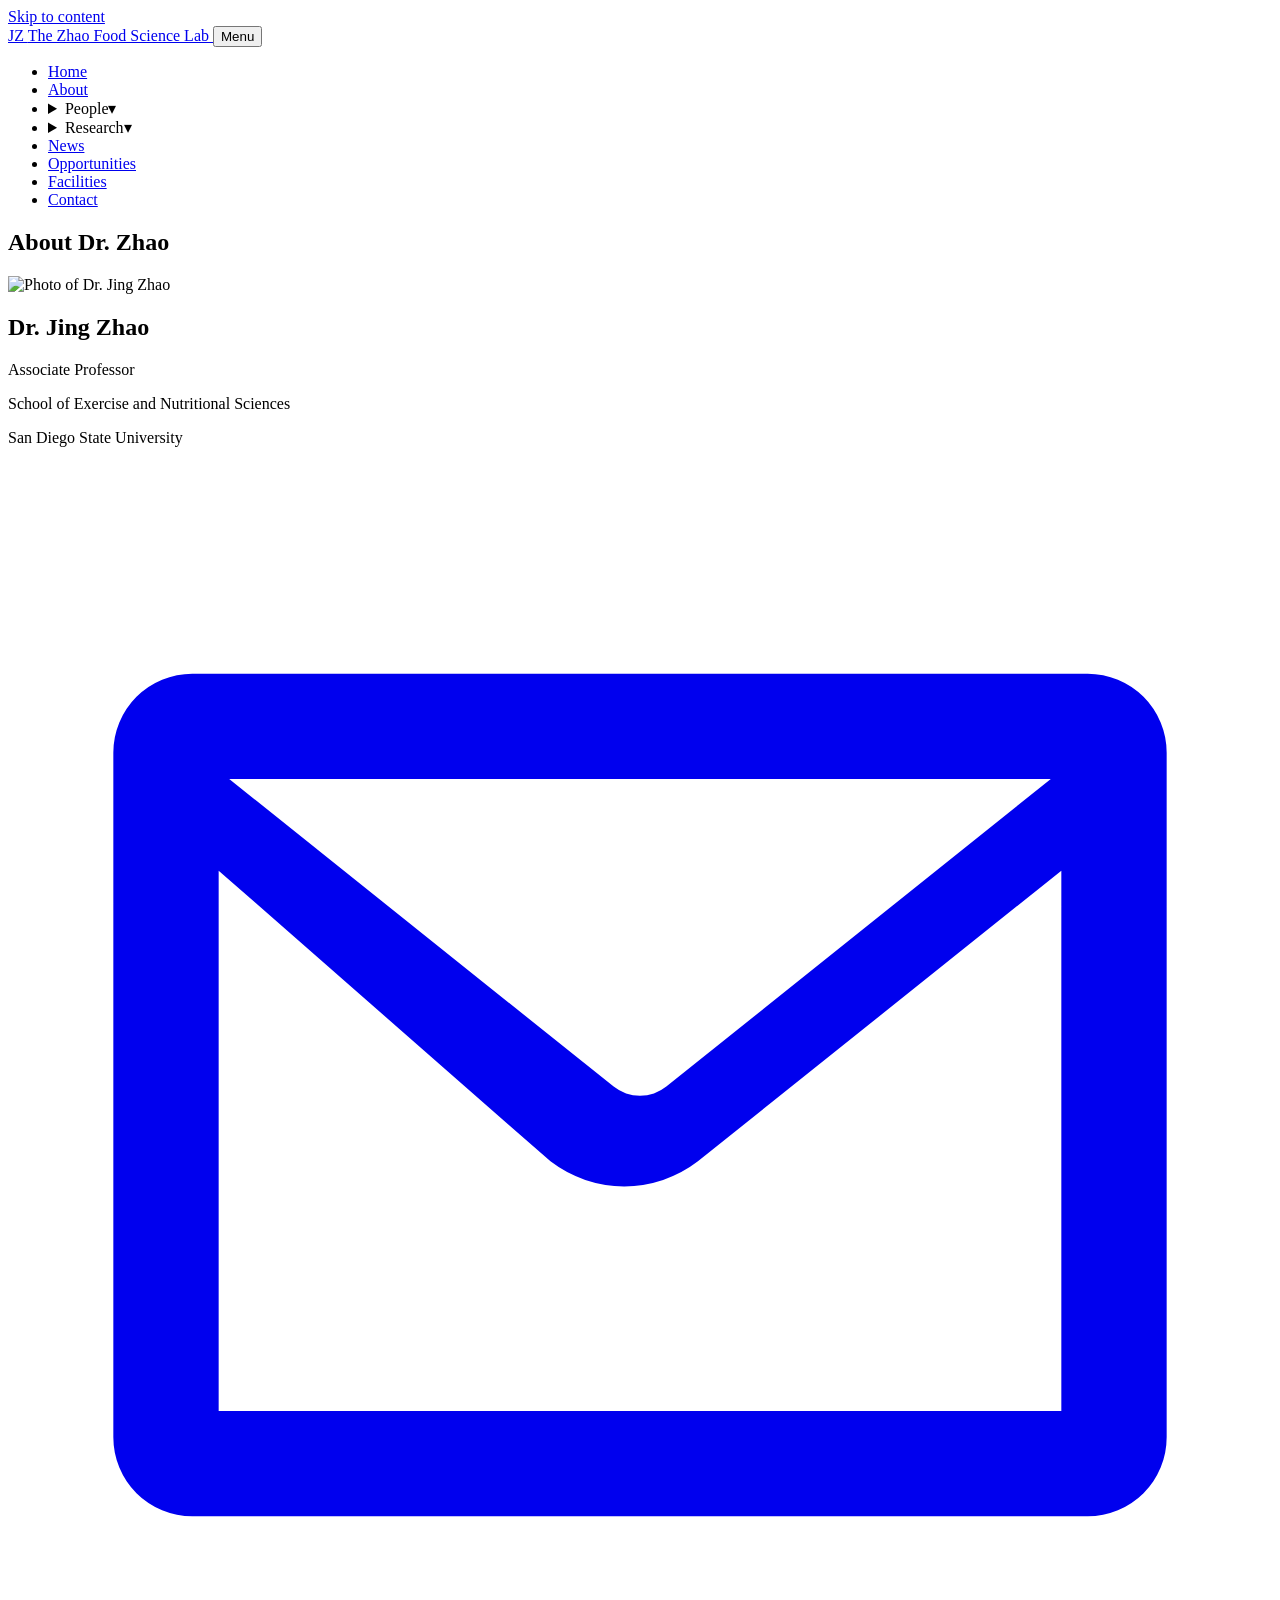
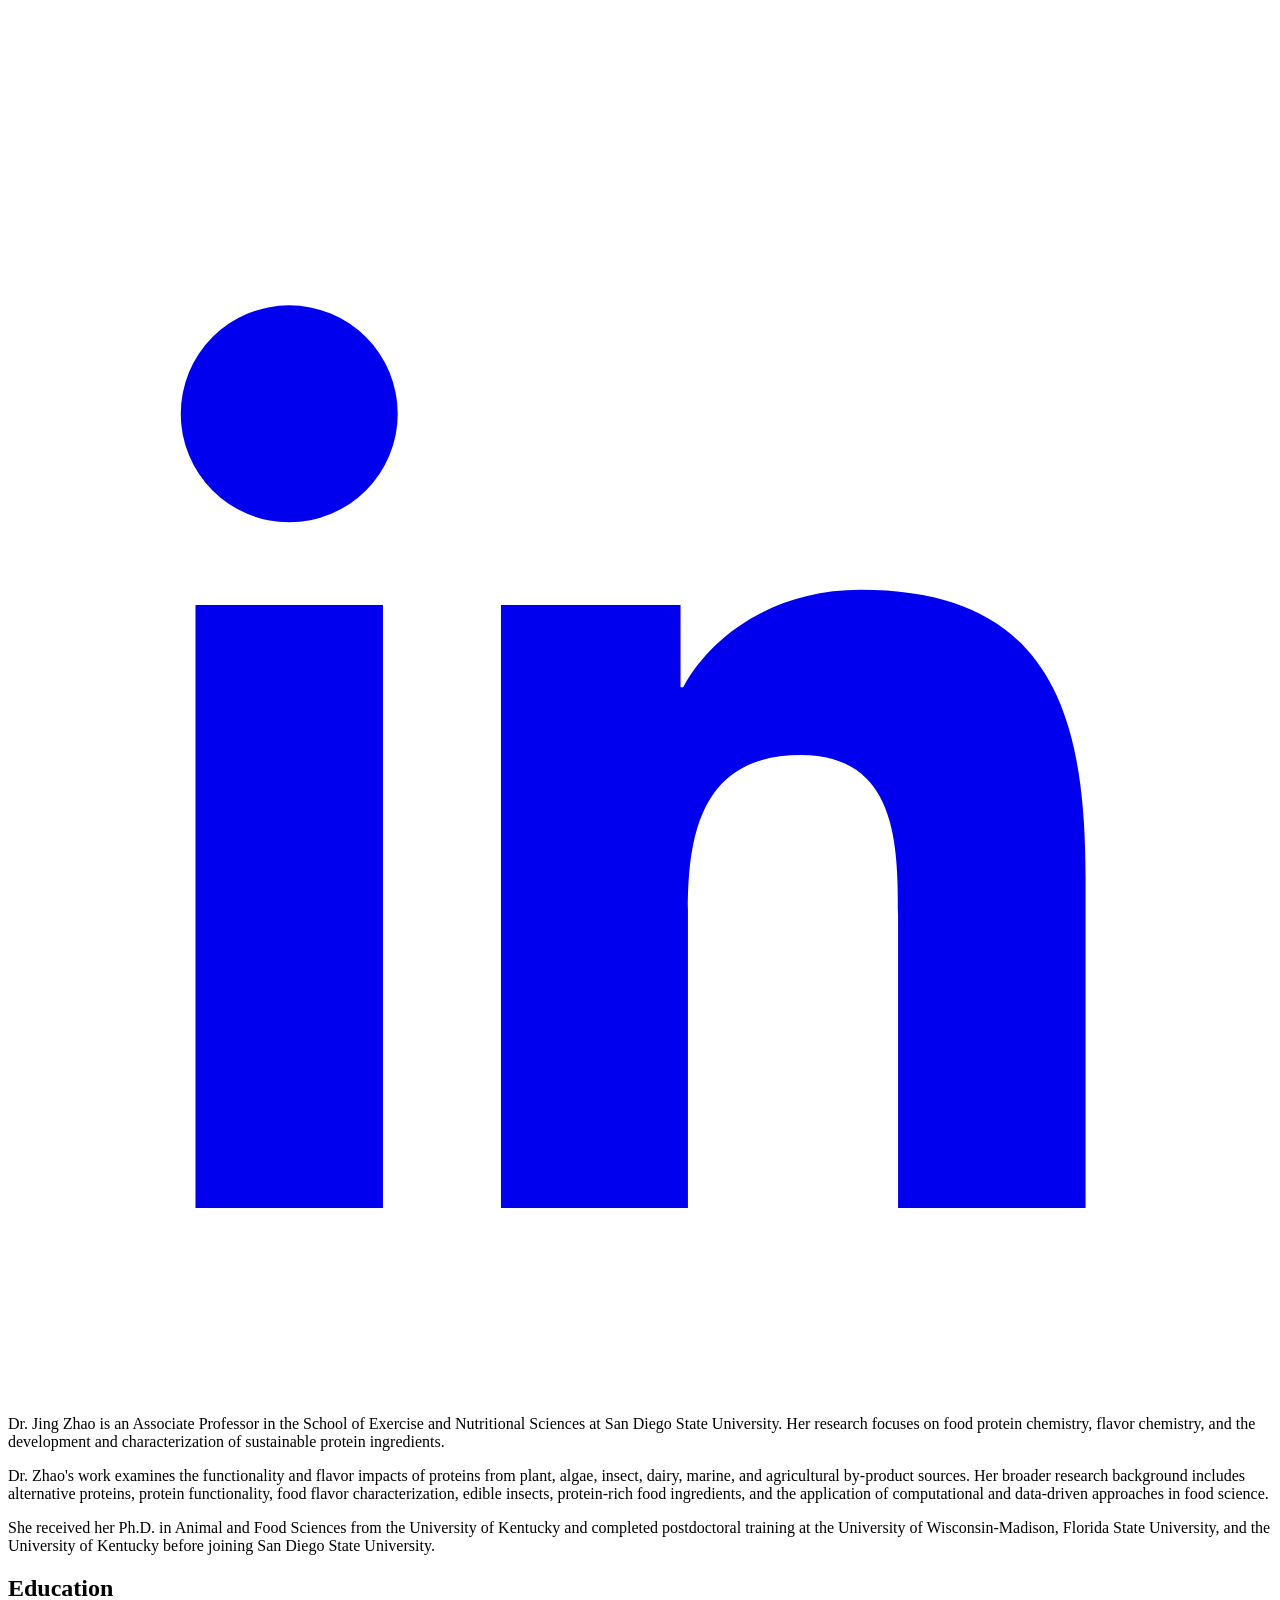
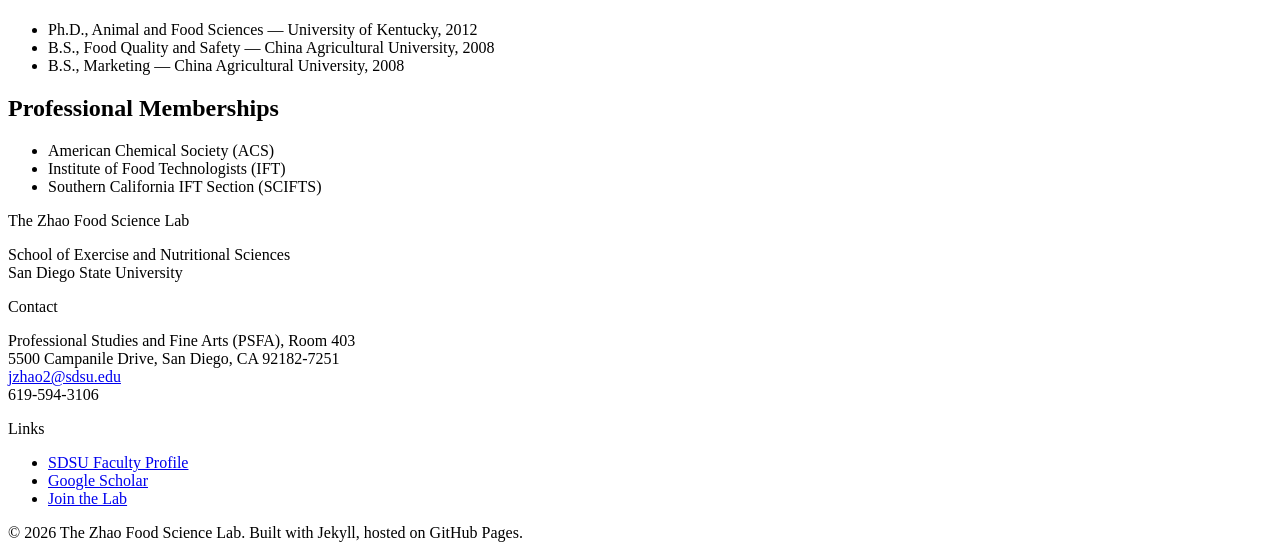
==== about/index.html @ 1c549a75 "Add initial static site build" ====
<!DOCTYPE html>
<html lang="en">
<head>
  <meta charset="UTF-8">
  <meta name="viewport" content="width=device-width, initial-scale=1.0">
  <title>About Dr. Zhao | Zhao Lab</title>
  <meta name="description" content="The Zhao Food Science Lab at San Diego State University studies the functionality and flavor of food proteins, including alternative and plant-based proteins, to support the next generation of sustainable food ingredients.">

  <link rel="preconnect" href="https://fonts.googleapis.com">
  <link rel="preconnect" href="https://fonts.gstatic.com" crossorigin>
  <link href="https://fonts.googleapis.com/css2?family=Source+Serif+4:opsz,wght@8..60,400;8..60,600;8..60,700&family=Public+Sans:wght@400;500;600;700&family=JetBrains+Mono:wght@500&display=swap" rel="stylesheet">

  <link rel="stylesheet" href="/jingzhaolab/assets/css/main.css">
  <link rel="icon" href="data:image/svg+xml,%3Csvg xmlns='http://www.w3.org/2000/svg' viewBox='0 0 64 64'%3E%3Crect width='64' height='64' rx='12' fill='%23A6192E'/%3E%3Ctext x='32' y='42' font-size='28' font-family='Georgia,serif' fill='white' text-anchor='middle'%3EJZ%3C/text%3E%3C/svg%3E">

  <!-- Begin Jekyll SEO tag v2.8.0 -->
<title>About Dr. Zhao | The Zhao Food Science Lab</title>
<meta name="generator" content="Jekyll v3.10.0" />
<meta property="og:title" content="About Dr. Zhao" />
<meta property="og:locale" content="en_US" />
<meta name="description" content="The Zhao Food Science Lab at San Diego State University studies the functionality and flavor of food proteins, including alternative and plant-based proteins, to support the next generation of sustainable food ingredients." />
<meta property="og:description" content="The Zhao Food Science Lab at San Diego State University studies the functionality and flavor of food proteins, including alternative and plant-based proteins, to support the next generation of sustainable food ingredients." />
<link rel="canonical" href="https://rabiul-alam-roni.github.io/jingzhaolab/about/" />
<meta property="og:url" content="https://rabiul-alam-roni.github.io/jingzhaolab/about/" />
<meta property="og:site_name" content="The Zhao Food Science Lab" />
<meta property="og:type" content="website" />
<meta name="twitter:card" content="summary" />
<meta property="twitter:title" content="About Dr. Zhao" />
<script type="application/ld+json">
{"@context":"https://schema.org","@type":"WebSite","description":"The Zhao Food Science Lab at San Diego State University studies the functionality and flavor of food proteins, including alternative and plant-based proteins, to support the next generation of sustainable food ingredients.","headline":"About Dr. Zhao","name":"The Zhao Food Science Lab","url":"https://rabiul-alam-roni.github.io/jingzhaolab/about/"}</script>
<!-- End Jekyll SEO tag -->

</head>
<body>
  <a class="skip-link" href="#main-content">Skip to content</a>
  <header class="site-header">
  <div class="container site-header__row">
    <a class="site-header__brand" href="/jingzhaolab/">
      <span class="site-header__mark" aria-hidden="true">JZ</span>
      <span class="site-header__name-main">The Zhao Food Science Lab</span>
    </a>

    <button class="nav-toggle" id="nav-toggle" aria-expanded="false" aria-controls="primary-nav">
      <span class="nav-toggle__bar"></span>
      <span class="nav-toggle__bar"></span>
      <span class="nav-toggle__bar"></span>
      <span class="sr-only">Menu</span>
    </button>

    <nav class="site-nav" id="primary-nav">
      <ul class="site-nav__list">
        
          
            <li class="site-nav__item">
              <a href="/jingzhaolab/" class="site-nav__link">
                Home
              </a>
            </li>
          
        
          
            <li class="site-nav__item">
              <a href="/jingzhaolab/about/" class="site-nav__link is-active">
                About
              </a>
            </li>
          
        
          
            
            
            <li class="site-nav__item has-children">
              <details class="site-nav__dropdown">
                <summary class="site-nav__link">
                  <span class="site-nav__link-text">People</span><span class="site-nav__chevron" aria-hidden="true">▾</span>
                </summary>
                <ul class="site-nav__submenu">
                  
                    <li>
                      
                        <a href="/jingzhaolab/people/#pi" class="site-nav__sublink">
                          Dr. Jing Zhao
                        </a>
                      
                    </li>
                  
                    <li>
                      
                        <a href="/jingzhaolab/people/#staff" class="site-nav__sublink">
                          Research Staff
                        </a>
                      
                    </li>
                  
                    <li>
                      
                        <a href="/jingzhaolab/people/#collaborators" class="site-nav__sublink">
                          Collaborators
                        </a>
                      
                    </li>
                  
                    <li>
                      
                        <a href="/jingzhaolab/people/#grad" class="site-nav__sublink">
                          Graduate Students
                        </a>
                      
                    </li>
                  
                    <li>
                      
                        <a href="/jingzhaolab/people/#undergrad" class="site-nav__sublink">
                          Undergraduate Researchers
                        </a>
                      
                    </li>
                  
                    <li>
                      
                        <a href="/jingzhaolab/people/#intern" class="site-nav__sublink">
                          Visiting Interns
                        </a>
                      
                    </li>
                  
                    <li>
                      
                        <a href="/jingzhaolab/people/#alumni" class="site-nav__sublink">
                          Alumni
                        </a>
                      
                    </li>
                  
                </ul>
              </details>
            </li>
          
        
          
            
            
            <li class="site-nav__item has-children">
              <details class="site-nav__dropdown">
                <summary class="site-nav__link">
                  <span class="site-nav__link-text">Research</span><span class="site-nav__chevron" aria-hidden="true">▾</span>
                </summary>
                <ul class="site-nav__submenu">
                  
                    <li>
                      
                        <a href="/jingzhaolab/research-areas/" class="site-nav__sublink">
                          Research Areas
                        </a>
                      
                    </li>
                  
                    <li>
                      
                        
                        <details class="site-nav__subdropdown">
                          <summary class="site-nav__sublink site-nav__sublink--parent">
                            <span>Publications</span><span class="site-nav__chevron site-nav__chevron--right" aria-hidden="true">▸</span>
                          </summary>
                          <ul class="site-nav__submenu site-nav__submenu--nested">
                            
                              <li>
                                <a href="/jingzhaolab/publications/#journal-articles" class="site-nav__sublink">Journal Articles</a>
                              </li>
                            
                              <li>
                                <a href="/jingzhaolab/publications/#books" class="site-nav__sublink">Books & Book Chapters</a>
                              </li>
                            
                          </ul>
                        </details>
                      
                    </li>
                  
                    <li>
                      
                        <a href="/jingzhaolab/projects/" class="site-nav__sublink">
                          Current Projects
                        </a>
                      
                    </li>
                  
                    <li>
                      
                        <a href="/jingzhaolab/projects/#previous" class="site-nav__sublink">
                          Previous Projects
                        </a>
                      
                    </li>
                  
                </ul>
              </details>
            </li>
          
        
          
            <li class="site-nav__item">
              <a href="/jingzhaolab/news/" class="site-nav__link">
                News
              </a>
            </li>
          
        
          
            <li class="site-nav__item">
              <a href="/jingzhaolab/opportunities/" class="site-nav__link">
                Opportunities
              </a>
            </li>
          
        
          
            <li class="site-nav__item">
              <a href="/jingzhaolab/facilities/" class="site-nav__link">
                Facilities
              </a>
            </li>
          
        
          
            <li class="site-nav__item">
              <a href="/jingzhaolab/contact/" class="site-nav__link">
                Contact
              </a>
            </li>
          
        
      </ul>
    </nav>
  </div>
</header>

  <main id="main-content">
    <section class="page-header">
  <div class="container">
    <h1 class="page-header__title">About Dr. Zhao</h1>
    
  </div>
</section>

<div class="container page-content">
  <div class="profile-block profile-block--centered">
  <div class="profile-block__avatar profile-block__avatar--lg avatar--0">
    <img src="/jingzhaolab/assets/images/people/jing-zhao.jpg" alt="Photo of Dr. Jing Zhao" />
  </div>
  <h2>Dr. Jing Zhao</h2>
  <div class="profile-block__titles">
    <p>Associate Professor</p>
    <p>School of Exercise and Nutritional Sciences</p>
    <p>San Diego State University</p>
  </div>
  <div class="profile-block__icons">
    <a href="mailto:jzhao2@sdsu.edu" aria-label="Email Dr. Zhao" title="jzhao2@sdsu.edu">

<svg viewBox="0 0 24 24" class="contact-icon" aria-hidden="true"><path fill="currentColor" d="M2 5.5A1.5 1.5 0 0 1 3.5 4h17A1.5 1.5 0 0 1 22 5.5v13a1.5 1.5 0 0 1-1.5 1.5h-17A1.5 1.5 0 0 1 2 18.5v-13zm2.2.5 7.3 5.84a.8.8 0 0 0 1 0L19.8 6H4.2zM20 7.74l-6.9 5.52a2.3 2.3 0 0 1-2.8 0L4 7.74V18h16V7.74z" /></svg>

</a>
    <a href="https://www.linkedin.com/in/jing-zhao-68156a47/" aria-label="Dr. Zhao on LinkedIn" target="_blank" rel="noopener">

<svg viewBox="0 0 24 24" class="contact-icon" aria-hidden="true"><path fill="currentColor" d="M20.45 20.45h-3.55v-5.57c0-1.33-.02-3.03-1.85-3.03-1.85 0-2.14 1.45-2.14 2.94v5.66H9.36V9h3.41v1.56h.05c.48-.9 1.64-1.85 3.37-1.85 3.6 0 4.27 2.37 4.27 5.45v6.29zM5.34 7.43a2.06 2.06 0 1 1 0-4.12 2.06 2.06 0 0 1 0 4.12zM7.12 20.45H3.56V9h3.56v11.45z" /></svg>

</a>
  </div>
</div>

<div class="profile-bio">
  <p>
    Dr. Jing Zhao is an Associate Professor in the School of Exercise and
    Nutritional Sciences at San Diego State University. Her research
    focuses on food protein chemistry, flavor chemistry, and the
    development and characterization of sustainable protein ingredients.
  </p>
  <p>
    Dr. Zhao's work examines the functionality and flavor impacts of
    proteins from plant, algae, insect, dairy, marine, and agricultural
    by-product sources. Her broader research background includes
    alternative proteins, protein functionality, food flavor
    characterization, edible insects, protein-rich food ingredients, and
    the application of computational and data-driven approaches in food
    science.
  </p>
  <p>
    She received her Ph.D. in Animal and Food Sciences from the University
    of Kentucky and completed postdoctoral training at the University of
    Wisconsin-Madison, Florida State University, and the University of
    Kentucky before joining San Diego State University.
  </p>
</div>

<h2 id="education">Education</h2>

<ul>
  <li>Ph.D., Animal and Food Sciences — University of Kentucky, 2012</li>
  <li>B.S., Food Quality and Safety — China Agricultural University, 2008</li>
  <li>B.S., Marketing — China Agricultural University, 2008</li>
</ul>

<h2 id="professional-memberships">Professional Memberships</h2>

<ul>
  <li>American Chemical Society (ACS)</li>
  <li>Institute of Food Technologists (IFT)</li>
  <li>Southern California IFT Section (SCIFTS)</li>
</ul>

</div>

  </main>
  <footer class="site-footer">
  <div class="container site-footer__grid">
    <div>
      <p class="site-footer__title">The Zhao Food Science Lab</p>
      <p class="site-footer__muted">School of Exercise and Nutritional Sciences<br>San Diego State University</p>
    </div>

    <div>
      <p class="site-footer__heading">Contact</p>
      <p class="site-footer__muted">
        Professional Studies and Fine Arts (PSFA), Room 403<br>
        5500 Campanile Drive, San Diego, CA 92182-7251<br>
        <a href="mailto:jzhao2@sdsu.edu">jzhao2@sdsu.edu</a><br>
        619-594-3106
      </p>
    </div>

    <div>
      <p class="site-footer__heading">Links</p>
      <ul class="site-footer__links">
        <li><a href="https://ens.sdsu.edu/people/faculty/zhao-jing">SDSU Faculty Profile</a></li>
        <li><a href="https://scholar.google.com/citations?hl=en&user=7flyslUAAAAJ">Google Scholar</a></li>
        <li><a href="/jingzhaolab/opportunities/">Join the Lab</a></li>
      </ul>
    </div>
  </div>

  <div class="container site-footer__bottom">
    <p>&copy; 2026 The Zhao Food Science Lab. Built with Jekyll, hosted on GitHub Pages.</p>
  </div>
</footer>

  <script src="/jingzhaolab/assets/js/main.js"></script>
</body>
</html>
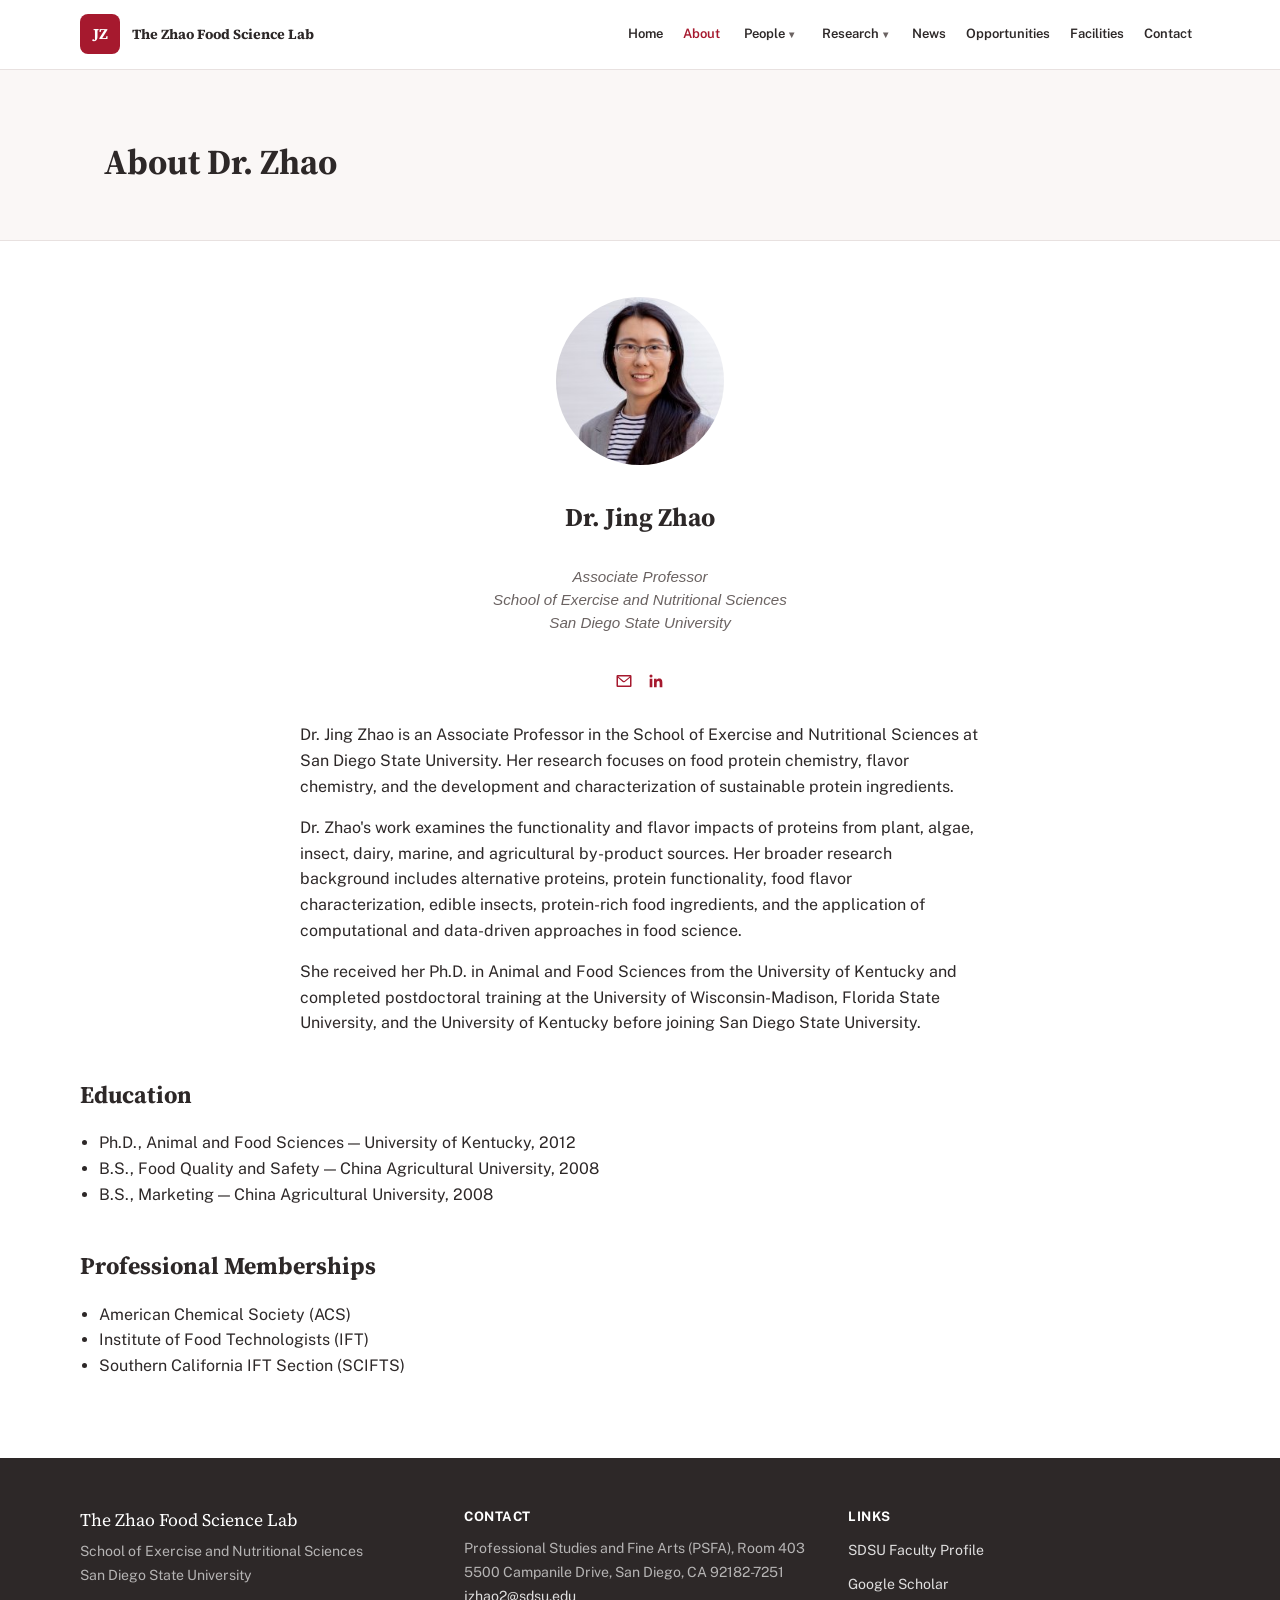
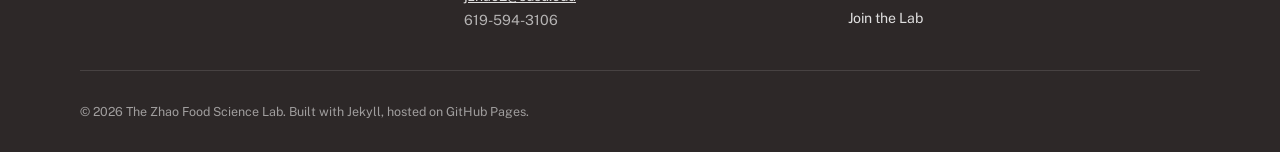
==== commit f12a2801: "Fix asset paths for jzhao domain" ====
--- a/about/index.html
+++ b/about/index.html
@@ -10,7 +10,7 @@
   <link rel="preconnect" href="https://fonts.gstatic.com" crossorigin>
   <link href="https://fonts.googleapis.com/css2?family=Source+Serif+4:opsz,wght@8..60,400;8..60,600;8..60,700&family=Public+Sans:wght@400;500;600;700&family=JetBrains+Mono:wght@500&display=swap" rel="stylesheet">
 
-  <link rel="stylesheet" href="/jingzhaolab/assets/css/main.css">
+  <link rel="stylesheet" href="/assets/css/main.css">
   <link rel="icon" href="data:image/svg+xml,%3Csvg xmlns='http://www.w3.org/2000/svg' viewBox='0 0 64 64'%3E%3Crect width='64' height='64' rx='12' fill='%23A6192E'/%3E%3Ctext x='32' y='42' font-size='28' font-family='Georgia,serif' fill='white' text-anchor='middle'%3EJZ%3C/text%3E%3C/svg%3E">
 
   <!-- Begin Jekyll SEO tag v2.8.0 -->
@@ -20,14 +20,14 @@
 <meta property="og:locale" content="en_US" />
 <meta name="description" content="The Zhao Food Science Lab at San Diego State University studies the functionality and flavor of food proteins, including alternative and plant-based proteins, to support the next generation of sustainable food ingredients." />
 <meta property="og:description" content="The Zhao Food Science Lab at San Diego State University studies the functionality and flavor of food proteins, including alternative and plant-based proteins, to support the next generation of sustainable food ingredients." />
-<link rel="canonical" href="https://rabiul-alam-roni.github.io/jingzhaolab/about/" />
-<meta property="og:url" content="https://rabiul-alam-roni.github.io/jingzhaolab/about/" />
+<link rel="canonical" href="https://jzhao.sdsu.edu/about/" />
+<meta property="og:url" content="https://jzhao.sdsu.edu/about/" />
 <meta property="og:site_name" content="The Zhao Food Science Lab" />
 <meta property="og:type" content="website" />
 <meta name="twitter:card" content="summary" />
 <meta property="twitter:title" content="About Dr. Zhao" />
 <script type="application/ld+json">
-{"@context":"https://schema.org","@type":"WebSite","description":"The Zhao Food Science Lab at San Diego State University studies the functionality and flavor of food proteins, including alternative and plant-based proteins, to support the next generation of sustainable food ingredients.","headline":"About Dr. Zhao","name":"The Zhao Food Science Lab","url":"https://rabiul-alam-roni.github.io/jingzhaolab/about/"}</script>
+{"@context":"https://schema.org","@type":"WebSite","description":"The Zhao Food Science Lab at San Diego State University studies the functionality and flavor of food proteins, including alternative and plant-based proteins, to support the next generation of sustainable food ingredients.","headline":"About Dr. Zhao","name":"The Zhao Food Science Lab","url":"https://jzhao.sdsu.edu/about/"}</script>
 <!-- End Jekyll SEO tag -->
 
 </head>
@@ -35,7 +35,7 @@
   <a class="skip-link" href="#main-content">Skip to content</a>
   <header class="site-header">
   <div class="container site-header__row">
-    <a class="site-header__brand" href="/jingzhaolab/">
+    <a class="site-header__brand" href="/">
       <span class="site-header__mark" aria-hidden="true">JZ</span>
       <span class="site-header__name-main">The Zhao Food Science Lab</span>
     </a>
@@ -52,7 +52,7 @@
         
           
             <li class="site-nav__item">
-              <a href="/jingzhaolab/" class="site-nav__link">
+              <a href="/" class="site-nav__link">
                 Home
               </a>
             </li>
@@ -60,7 +60,7 @@
         
           
             <li class="site-nav__item">
-              <a href="/jingzhaolab/about/" class="site-nav__link is-active">
+              <a href="/about/" class="site-nav__link is-active">
                 About
               </a>
             </li>
@@ -78,7 +78,7 @@
                   
                     <li>
                       
-                        <a href="/jingzhaolab/people/#pi" class="site-nav__sublink">
+                        <a href="/people/#pi" class="site-nav__sublink">
                           Dr. Jing Zhao
                         </a>
                       
@@ -86,7 +86,7 @@
                   
                     <li>
                       
-                        <a href="/jingzhaolab/people/#staff" class="site-nav__sublink">
+                        <a href="/people/#staff" class="site-nav__sublink">
                           Research Staff
                         </a>
                       
@@ -94,7 +94,7 @@
                   
                     <li>
                       
-                        <a href="/jingzhaolab/people/#collaborators" class="site-nav__sublink">
+                        <a href="/people/#collaborators" class="site-nav__sublink">
                           Collaborators
                         </a>
                       
@@ -102,7 +102,7 @@
                   
                     <li>
                       
-                        <a href="/jingzhaolab/people/#grad" class="site-nav__sublink">
+                        <a href="/people/#grad" class="site-nav__sublink">
                           Graduate Students
                         </a>
                       
@@ -110,7 +110,7 @@
                   
                     <li>
                       
-                        <a href="/jingzhaolab/people/#undergrad" class="site-nav__sublink">
+                        <a href="/people/#undergrad" class="site-nav__sublink">
                           Undergraduate Researchers
                         </a>
                       
@@ -118,7 +118,7 @@
                   
                     <li>
                       
-                        <a href="/jingzhaolab/people/#intern" class="site-nav__sublink">
+                        <a href="/people/#intern" class="site-nav__sublink">
                           Visiting Interns
                         </a>
                       
@@ -126,7 +126,7 @@
                   
                     <li>
                       
-                        <a href="/jingzhaolab/people/#alumni" class="site-nav__sublink">
+                        <a href="/people/#alumni" class="site-nav__sublink">
                           Alumni
                         </a>
                       
@@ -149,7 +149,7 @@
                   
                     <li>
                       
-                        <a href="/jingzhaolab/research-areas/" class="site-nav__sublink">
+                        <a href="/research-areas/" class="site-nav__sublink">
                           Research Areas
                         </a>
                       
@@ -165,11 +165,11 @@
                           <ul class="site-nav__submenu site-nav__submenu--nested">
                             
                               <li>
-                                <a href="/jingzhaolab/publications/#journal-articles" class="site-nav__sublink">Journal Articles</a>
+                                <a href="/publications/#journal-articles" class="site-nav__sublink">Journal Articles</a>
                               </li>
                             
                               <li>
-                                <a href="/jingzhaolab/publications/#books" class="site-nav__sublink">Books & Book Chapters</a>
+                                <a href="/publications/#books" class="site-nav__sublink">Books & Book Chapters</a>
                               </li>
                             
                           </ul>
@@ -179,7 +179,7 @@
                   
                     <li>
                       
-                        <a href="/jingzhaolab/projects/" class="site-nav__sublink">
+                        <a href="/projects/" class="site-nav__sublink">
                           Current Projects
                         </a>
                       
@@ -187,7 +187,7 @@
                   
                     <li>
                       
-                        <a href="/jingzhaolab/projects/#previous" class="site-nav__sublink">
+                        <a href="/projects/#previous" class="site-nav__sublink">
                           Previous Projects
                         </a>
                       
@@ -200,7 +200,7 @@
         
           
             <li class="site-nav__item">
-              <a href="/jingzhaolab/news/" class="site-nav__link">
+              <a href="/news/" class="site-nav__link">
                 News
               </a>
             </li>
@@ -208,7 +208,7 @@
         
           
             <li class="site-nav__item">
-              <a href="/jingzhaolab/opportunities/" class="site-nav__link">
+              <a href="/opportunities/" class="site-nav__link">
                 Opportunities
               </a>
             </li>
@@ -216,7 +216,7 @@
         
           
             <li class="site-nav__item">
-              <a href="/jingzhaolab/facilities/" class="site-nav__link">
+              <a href="/facilities/" class="site-nav__link">
                 Facilities
               </a>
             </li>
@@ -224,7 +224,7 @@
         
           
             <li class="site-nav__item">
-              <a href="/jingzhaolab/contact/" class="site-nav__link">
+              <a href="/contact/" class="site-nav__link">
                 Contact
               </a>
             </li>
@@ -246,7 +246,7 @@
 <div class="container page-content">
   <div class="profile-block profile-block--centered">
   <div class="profile-block__avatar profile-block__avatar--lg avatar--0">
-    <img src="/jingzhaolab/assets/images/people/jing-zhao.jpg" alt="Photo of Dr. Jing Zhao" />
+    <img src="/assets/images/people/jing-zhao.jpg" alt="Photo of Dr. Jing Zhao" />
   </div>
   <h2>Dr. Jing Zhao</h2>
   <div class="profile-block__titles">
@@ -333,7 +333,7 @@
       <ul class="site-footer__links">
         <li><a href="https://ens.sdsu.edu/people/faculty/zhao-jing">SDSU Faculty Profile</a></li>
         <li><a href="https://scholar.google.com/citations?hl=en&user=7flyslUAAAAJ">Google Scholar</a></li>
-        <li><a href="/jingzhaolab/opportunities/">Join the Lab</a></li>
+        <li><a href="/opportunities/">Join the Lab</a></li>
       </ul>
     </div>
   </div>
@@ -343,6 +343,6 @@
   </div>
 </footer>
 
-  <script src="/jingzhaolab/assets/js/main.js"></script>
+  <script src="/assets/js/main.js"></script>
 </body>
 </html>
--- a/assets/css/main.css
+++ b/assets/css/main.css
@@ -0,0 +1,593 @@
+/* ───────────────────────────────────────────────────────────
+   THE ZHAO FOOD SCIENCE LAB — main stylesheet
+   ───────────────────────────────────────────────────────────
+   Design tokens live at the top. Change colors/fonts here and
+   they propagate through the whole site.
+   ─────────────────────────────────────────────────────────── */
+
+:root {
+  /* Color — SDSU brand red + neutral academic palette */
+  --color-bg: #ffffff;
+  --color-surface: #faf7f6;
+  --color-text: #2d2828;
+  --color-muted: #6b6362;
+  --color-border: #e8e1e0;
+  --color-primary: #a6192e;        /* SDSU dark red */
+  --color-primary-bright: #d41736; /* SDSU bright red */
+  --color-charcoal: #2d2828;
+  --color-teal: #00a39d;           /* SDSU secondary accent */
+  --color-placeholder-bg: #fff3d6;
+  --color-placeholder-text: #8a5a00;
+
+  /* Type */
+  --font-display: "Source Serif 4", Georgia, "Times New Roman", serif;
+  --font-body: "Public Sans", -apple-system, BlinkMacSystemFont, "Segoe UI", sans-serif;
+  --font-mono: "JetBrains Mono", SFMono-Regular, Menlo, monospace;
+
+  /* Layout */
+  --container-width: 1120px;
+  --radius: 10px;
+  --shadow-sm: 0 1px 2px rgba(45, 40, 40, 0.06);
+  --shadow-md: 0 10px 28px rgba(45, 40, 40, 0.10);
+}
+
+/* ── Reset ───────────────────────────────────────────────── */
+* { box-sizing: border-box; }
+html { scroll-behavior: smooth; }
+body {
+  margin: 0;
+  font-family: var(--font-body);
+  color: var(--color-text);
+  background: var(--color-bg);
+  line-height: 1.6;
+  -webkit-font-smoothing: antialiased;
+}
+img { max-width: 100%; display: block; }
+a { color: inherit; }
+h1, h2, h3, h4 { margin: 0; }
+ul { margin: 0; }
+table { width: 100%; border-collapse: collapse; }
+
+a:focus-visible, button:focus-visible, summary:focus-visible {
+  outline: 2px solid var(--color-primary);
+  outline-offset: 2px;
+}
+
+@media (prefers-reduced-motion: reduce) {
+  * { animation: none !important; transition: none !important; scroll-behavior: auto !important; }
+}
+
+.sr-only {
+  position: absolute;
+  width: 1px; height: 1px;
+  overflow: hidden;
+  clip: rect(0 0 0 0);
+}
+
+.skip-link {
+  position: absolute;
+  left: -999px;
+  background: var(--color-primary);
+  color: #fff;
+  padding: 10px 16px;
+  z-index: 200;
+  border-radius: 0 0 6px 0;
+  text-decoration: none;
+}
+.skip-link:focus { left: 0; top: 0; }
+
+/* ── Layout helpers ──────────────────────────────────────── */
+.container {
+  max-width: var(--container-width);
+  margin-inline: auto;
+  padding-inline: 24px;
+}
+
+.section { padding: 64px 0; }
+.section--muted { background: var(--color-surface); }
+.section__head { margin-bottom: 28px; }
+.section__head h2 { font-family: var(--font-display); font-size: 1.8rem; margin-top: 6px; }
+.section__more { margin-top: 22px; }
+.section__more a { color: var(--color-primary); font-weight: 600; text-decoration: none; }
+.section__more a:hover { text-decoration: underline; }
+.section-subhead { font-family: var(--font-display); font-size: 1.3rem; margin: 44px 0 16px; }
+
+.eyebrow {
+  font-family: var(--font-mono);
+  font-size: 0.72rem;
+  letter-spacing: 0.08em;
+  text-transform: uppercase;
+  color: var(--color-primary);
+  margin: 0 0 10px;
+}
+.eyebrow--inline {
+  font-weight: 700;
+  color: var(--color-primary);
+  font-size: 0.72rem;
+  text-transform: uppercase;
+  letter-spacing: 0.04em;
+  margin-right: 4px;
+}
+
+.grid { display: grid; gap: 20px; }
+.grid--2 { grid-template-columns: repeat(2, 1fr); }
+.grid--3 { grid-template-columns: repeat(3, 1fr); }
+.grid--4 { grid-template-columns: repeat(4, 1fr); }
+@media (max-width: 900px) { .grid--3, .grid--4 { grid-template-columns: repeat(2, 1fr); } }
+@media (max-width: 640px) { .grid--2, .grid--3, .grid--4 { grid-template-columns: 1fr; } }
+
+.intro-copy { max-width: 760px; margin: 0 auto; font-size: 1.05rem; color: var(--color-muted); }
+
+/* ── Buttons ─────────────────────────────────────────────── */
+.btn {
+  display: inline-flex;
+  align-items: center;
+  justify-content: center;
+  padding: 12px 22px;
+  border-radius: 8px;
+  font-weight: 600;
+  font-size: 0.95rem;
+  text-decoration: none;
+  transition: transform .15s ease, box-shadow .15s ease, background .15s ease;
+  border: 1.5px solid transparent;
+}
+.btn--primary { background: var(--color-primary); color: #fff; }
+.btn--primary:hover { background: var(--color-primary-bright); transform: translateY(-1px); }
+.btn--ghost { border-color: rgba(255, 255, 255, 0.65); color: #fff; }
+.btn--ghost:hover { background: rgba(255, 255, 255, 0.12); }
+.btn--on-dark { background: #fff; color: var(--color-charcoal); }
+.btn--on-dark:hover { background: var(--color-surface); }
+
+/* ── Header / Nav ────────────────────────────────────────── */
+.site-header {
+  position: sticky;
+  top: 0;
+  z-index: 50;
+  background: rgba(255, 255, 255, 0.97);
+  backdrop-filter: blur(6px);
+  border-bottom: 1px solid var(--color-border);
+}
+.site-header__row {
+  position: relative;
+  display: flex;
+  align-items: center;
+  justify-content: space-between;
+  padding: 14px 0;
+  gap: 16px;
+}
+.site-header__brand { display: flex; align-items: center; gap: 12px; text-decoration: none; color: var(--color-text); }
+.site-header__mark {
+  width: 40px; height: 40px;
+  border-radius: 8px;
+  background: var(--color-primary);
+  color: #fff;
+  display: flex; align-items: center; justify-content: center;
+  font-family: var(--font-display);
+  font-weight: 700;
+  font-size: 15px;
+  flex-shrink: 0;
+}
+.site-header__name-main { font-family: var(--font-display); font-weight: 700; font-size: 17px; white-space: nowrap; }
+
+.site-nav__list { display: flex; gap: 4px; list-style: none; padding: 0; margin: 0; align-items: center; }
+.site-nav__link, .site-nav__sublink {
+  font-size: 14px;
+  font-weight: 600;
+  color: var(--color-text);
+  text-decoration: none;
+  padding: 10px 12px;
+  border-radius: 6px;
+  display: inline-block;
+}
+.site-nav__link:hover, .site-nav__sublink:hover, .site-nav__link.is-active, .site-nav__sublink.is-active {
+  color: var(--color-primary);
+}
+
+.site-nav__dropdown { position: relative; }
+.site-nav__dropdown summary {
+  list-style: none !important;
+  cursor: pointer;
+  display: inline-flex !important;
+  align-items: center;
+  padding: 10px 12px;
+}
+.site-nav__dropdown summary::-webkit-details-marker { display: none; }
+.site-nav__dropdown summary::marker { content: ""; }
+.site-nav__link-text { display: inline-block; }
+.site-nav__chevron { font-size: 10px; margin-left: 4px; color: var(--color-muted); line-height: 1; }
+.site-nav__submenu {
+  position: absolute;
+  top: calc(100% + 6px);
+  left: 0;
+  min-width: 190px;
+  background: #fff;
+  border: 1px solid var(--color-border);
+  border-top: 3px solid var(--color-primary);
+  border-radius: 4px;
+  box-shadow: var(--shadow-md);
+  list-style: none;
+  padding: 6px;
+  margin: 0;
+}
+.site-nav__submenu li { list-style: none; }
+.site-nav__submenu .site-nav__sublink { display: block; padding: 8px 10px; }
+
+.nav-toggle {
+  display: none;
+  flex-direction: column;
+  gap: 5px;
+  background: none;
+  border: none;
+  cursor: pointer;
+  padding: 8px;
+}
+.nav-toggle__bar { width: 22px; height: 2px; background: var(--color-text); display: block; }
+
+@media (max-width: 1300px) and (min-width: 881px) {
+  .site-header__name-main { font-size: 14px; }
+  .site-nav__link, .site-nav__sublink { font-size: 13px; padding: 10px 8px; }
+}
+
+@media (max-width: 880px) {
+  .nav-toggle { display: flex; }
+  .site-nav {
+    position: absolute;
+    top: 100%;
+    left: 0;
+    right: 0;
+    background: #fff;
+    border-bottom: 1px solid var(--color-border);
+    box-shadow: var(--shadow-md);
+    display: none;
+  }
+  .site-nav.is-open { display: block; }
+  .site-nav__list { flex-direction: column; align-items: stretch; padding: 10px; gap: 2px; }
+  .site-nav__dropdown { position: static; }
+  .site-nav__submenu { position: static; box-shadow: none; border: none; padding-left: 14px; }
+}
+
+/* ── Homepage: welcome + news sidebar (Coley-style) ─────── */
+.home-intro { padding-top: 48px; padding-bottom: 32px; }
+.home-intro__grid {
+  display: grid;
+  grid-template-columns: 2fr 1fr;
+  gap: 56px;
+  align-items: start;
+}
+.home-intro__main h1 { font-family: var(--font-display); font-weight: 700; font-size: 2.2rem; margin: 0 0 18px; }
+.home-intro__main p { color: var(--color-text); margin: 0 0 16px; }
+.text-link { color: var(--color-primary); font-weight: 600; text-decoration: none; }
+.text-link:hover { text-decoration: underline; }
+
+.home-intro__sidebar {
+  background: var(--color-surface);
+  border: 1px solid var(--color-border);
+  border-radius: var(--radius);
+  padding: 24px;
+}
+.home-intro__sidebar h2 { font-family: var(--font-display); font-size: 1.15rem; margin: 0 0 16px; }
+.news-sidebar { list-style: none; padding: 0; margin: 0 0 16px; }
+.news-sidebar__item { padding: 12px 0; border-bottom: 1px solid var(--color-border); }
+.news-sidebar__item:first-child { padding-top: 0; }
+.news-sidebar__date { font-family: var(--font-mono); font-size: 0.7rem; color: var(--color-muted); text-transform: uppercase; margin: 0 0 4px; }
+.news-sidebar__title { font-size: 0.92rem; margin: 0; }
+
+@media (max-width: 760px) {
+  .home-intro__grid { grid-template-columns: 1fr; gap: 32px; }
+}
+
+/* ── Cards: research areas ──────────────────────────────── */
+.area-card, .project-card, .news-item {
+  background: #fff;
+  border: 1px solid var(--color-border);
+  border-radius: var(--radius);
+  padding: 22px;
+  box-shadow: var(--shadow-sm);
+  transition: box-shadow .15s ease, transform .15s ease;
+}
+.area-card:hover, .project-card:hover { box-shadow: var(--shadow-md); transform: translateY(-2px); }
+.area-card__title { font-family: var(--font-display); font-size: 1.05rem; margin: 0 0 8px; color: var(--color-primary); }
+.area-card__desc { font-size: 0.92rem; color: var(--color-muted); margin: 0 0 10px; }
+
+/* ── Cards: projects ─────────────────────────────────────── */
+.project-card { border-left: 4px solid var(--color-primary); }
+.project-card--forming { border-left-color: var(--color-teal); }
+.project-card--completed { border-left-color: var(--color-muted); opacity: 0.88; }
+.project-card__codename {
+  font-family: var(--font-mono);
+  font-size: 0.92rem;
+  background: var(--color-surface);
+  display: inline-block;
+  padding: 4px 10px;
+  border-radius: 6px;
+  margin: 0 0 12px;
+}
+.project-card__status {
+  font-size: 0.7rem;
+  text-transform: uppercase;
+  letter-spacing: 0.06em;
+  color: var(--color-muted);
+  margin: 0 0 10px;
+}
+.project-card__team { font-size: 0.85rem; color: var(--color-muted); margin: 0 0 10px; }
+.project-card__desc { font-size: 0.9rem; margin: 0; }
+
+/* ── Photo carousel (People page group photos) ──────────── */
+.photo-carousel { position: relative; margin-bottom: 40px; border-radius: var(--radius); overflow: hidden; background: var(--color-surface); }
+.photo-carousel__track { position: relative; }
+.photo-carousel__slide { display: none; margin: 0; }
+.photo-carousel__slide.is-active { display: block; }
+.photo-carousel__slide img { width: 100%; max-height: 520px; object-fit: cover; display: block; }
+.photo-carousel__slide figcaption {
+  padding: 10px 16px;
+  font-size: 0.85rem;
+  color: var(--color-muted);
+  background: #fff;
+}
+.photo-carousel__arrow {
+  position: absolute;
+  top: 50%;
+  transform: translateY(-50%);
+  background: rgba(255, 255, 255, 0.92);
+  border: 1px solid var(--color-border);
+  color: var(--color-charcoal);
+  width: 38px; height: 38px;
+  border-radius: 50%;
+  font-size: 1.3rem;
+  line-height: 1;
+  cursor: pointer;
+  display: flex; align-items: center; justify-content: center;
+  box-shadow: var(--shadow-sm);
+}
+.photo-carousel__arrow:hover { background: #fff; }
+.photo-carousel__arrow--prev { left: 14px; }
+.photo-carousel__arrow--next { right: 14px; }
+.photo-carousel__dots {
+  position: absolute;
+  bottom: 48px;
+  left: 0; right: 0;
+  display: flex; justify-content: center; gap: 8px;
+}
+.photo-carousel__dot { width: 8px; height: 8px; border-radius: 50%; border: none; background: rgba(255, 255, 255, 0.6); cursor: pointer; padding: 0; }
+.photo-carousel__dot.is-active { background: #fff; box-shadow: 0 0 0 1.5px rgba(0,0,0,0.25); }
+
+/* ── Cards: people ───────────────────────────────────────── */
+.member-card { display: flex; gap: 18px; align-items: flex-start; background: #fff; border: 1px solid var(--color-border); border-radius: var(--radius); padding: 22px; }
+.member-card__avatar {
+  width: 76px; height: 76px;
+  border-radius: 50%;
+  display: flex; align-items: center; justify-content: center;
+  color: #fff;
+  font-family: var(--font-display);
+  font-weight: 700;
+  font-size: 1.4rem;
+  flex-shrink: 0;
+  overflow: hidden;
+}
+.member-card__avatar img { width: 100%; height: 100%; object-fit: cover; }
+.avatar--0 { background: var(--color-primary); }
+.avatar--1 { background: var(--color-charcoal); }
+.avatar--2 { background: var(--color-teal); }
+.member-card__name { font-family: var(--font-display); font-size: 1rem; margin: 0 0 2px; }
+.member-card__role { font-size: 0.84rem; color: var(--color-muted); margin: 0 0 6px; }
+.member-card__project { font-size: 0.84rem; margin: 0 0 6px; }
+.member-card__icons { display: flex; gap: 12px; margin-top: 4px; }
+.member-card__icons a { color: var(--color-primary); display: inline-flex; }
+.contact-icon { width: 18px; height: 18px; }
+.member-card__note { font-size: 0.78rem; color: var(--color-muted); margin-top: 6px; font-style: italic; }
+.member-card__bio { font-size: 0.85rem; color: var(--color-muted); margin-top: 8px; line-height: 1.55; }
+
+/* ── News ────────────────────────────────────────────────── */
+.news-item__date { font-family: var(--font-mono); font-size: 0.72rem; color: var(--color-muted); text-transform: uppercase; margin: 0 0 8px; }
+.news-item__title { font-family: var(--font-display); font-size: 1.1rem; margin: 0 0 8px; }
+.news-item__summary { font-size: 0.92rem; color: var(--color-muted); margin: 0; }
+
+/* ── Badges ──────────────────────────────────────────────── */
+.badge { display: inline-block; font-size: 0.72rem; font-weight: 600; padding: 3px 10px; border-radius: 999px; margin-top: 6px; }
+.badge--placeholder { background: var(--color-placeholder-bg); color: var(--color-placeholder-text); }
+
+/* ── Inner page header / content ────────────────────────── */
+.page-header { background: var(--color-surface); border-bottom: 1px solid var(--color-border); padding: 56px 0 40px; }
+.page-header__title { font-family: var(--font-display); font-size: 2.2rem; margin: 8px 0 10px; }
+.page-header__subtitle { color: var(--color-muted); font-size: 1.05rem; max-width: 680px; margin: 0; }
+.page-content { padding: 48px 0 72px; }
+.page-content h2 { font-family: var(--font-display); font-size: 1.5rem; margin: 40px 0 16px; }
+.page-content ul { padding-left: 1.2rem; }
+.page-content p { margin: 0 0 16px; }
+.page-footnote {
+  font-size: 0.85rem;
+  color: var(--color-muted);
+  margin-top: 36px;
+  padding-top: 20px;
+  border-top: 1px solid var(--color-border);
+}
+
+/* ── Equipment cards (Facilities page) ──────────────────── */
+.equipment-card {
+  background: #fff;
+  border: 1px solid var(--color-border);
+  border-radius: var(--radius);
+  overflow: hidden;
+  box-shadow: var(--shadow-sm);
+}
+.equipment-card__photo { aspect-ratio: 4 / 3; overflow: hidden; background: var(--color-surface); }
+.equipment-card__photo img { width: 100%; height: 100%; object-fit: cover; }
+.equipment-card__body { padding: 16px 18px; }
+.equipment-card__name { font-family: var(--font-display); font-size: 1rem; margin: 0 0 4px; }
+.equipment-card__desc { font-size: 0.88rem; color: var(--color-muted); margin: 0; }
+
+.facility-section { margin-bottom: 56px; }
+.facility-section h2 { font-family: var(--font-display); font-size: 1.5rem; margin: 0 0 12px; }
+.facility-section__intro { max-width: 760px; }
+
+.spec-columns { display: grid; grid-template-columns: repeat(2, 1fr); gap: 24px; margin: 20px 0; }
+@media (max-width: 640px) { .spec-columns { grid-template-columns: 1fr; } }
+.spec-columns h4 { font-family: var(--font-display); font-size: 0.95rem; margin: 0 0 8px; }
+.spec-columns ul { margin: 0; padding-left: 1.1rem; font-size: 0.9rem; }
+
+.sensory-test-table { width: 100%; border-collapse: collapse; margin: 16px 0; font-size: 0.88rem; }
+.sensory-test-table th, .sensory-test-table td {
+  border: 1px solid var(--color-border);
+  padding: 10px 12px;
+  text-align: left;
+  vertical-align: top;
+}
+.sensory-test-table th { background: var(--color-surface); font-family: var(--font-display); }
+
+/* ── Equipment cards end ─────────────────────────────────── */
+
+/* ── Profile block (About page) ─────────────────────────── */
+.profile-block { display: flex; gap: 24px; align-items: center; margin-bottom: 40px; flex-wrap: wrap; }
+.profile-block--centered { flex-direction: column; text-align: center; margin: 8px auto 32px; max-width: 520px; }
+.profile-block--centered h2 { font-family: var(--font-display); font-size: 1.6rem; margin: 8px 0 4px; }
+.profile-block__avatar {
+  width: 96px; height: 96px;
+  border-radius: 50%;
+  background: var(--color-primary);
+  color: #fff;
+  display: flex; align-items: center; justify-content: center;
+  font-family: var(--font-display);
+  font-size: 1.6rem;
+  font-weight: 700;
+  overflow: hidden;
+  flex-shrink: 0;
+}
+.profile-block__avatar--lg { width: 168px; height: 168px; font-size: 2.4rem; }
+.profile-block__avatar img { width: 100%; height: 100%; object-fit: cover; }
+.profile-block__title { color: var(--color-muted); margin: 2px 0 10px; }
+.profile-block__titles p { font-style: italic; color: var(--color-muted); margin: 0; font-size: 0.95rem; line-height: 1.5; }
+.profile-block__icons { display: flex; gap: 14px; margin-top: 14px; }
+.profile-block__icons a { color: var(--color-primary); display: inline-flex; }
+.profile-bio { max-width: 680px; margin: 0 auto 40px; }
+.profile-bio p { margin: 0 0 16px; }
+
+/* ── Publications ────────────────────────────────────────── */
+.scholar-cta { background: var(--color-surface); border: 1px solid var(--color-border); border-radius: var(--radius); padding: 24px; margin-bottom: 36px; }
+.scholar-cta__note { font-size: 0.85rem; color: var(--color-muted); margin-top: 12px; }
+.pub-list { list-style: none; padding: 0; margin: 0; }
+.pub-item { display: flex; gap: 16px; padding: 14px 0; border-bottom: 1px solid var(--color-border); }
+.pub-item__year { font-family: var(--font-mono); color: var(--color-primary); font-weight: 600; flex-shrink: 0; width: 48px; }
+.pub-item__body { font-size: 0.92rem; line-height: 1.55; }
+.pub-item__doi { color: var(--color-primary); text-decoration: none; font-size: 0.85rem; }
+.pub-item__doi:hover { text-decoration: underline; }
+
+/* ── Contact ─────────────────────────────────────────────── */
+.contact-grid { display: grid; grid-template-columns: repeat(2, 1fr); gap: 20px; }
+@media (max-width: 640px) { .contact-grid { grid-template-columns: 1fr; } }
+.contact-card { background: #fff; border: 1px solid var(--color-border); border-radius: var(--radius); padding: 22px; }
+.contact-card h2 { font-family: var(--font-display); margin: 0 0 4px; }
+.contact-card h3 { font-family: var(--font-display); font-size: 1rem; margin: 14px 0 4px; }
+.contact-card h3:first-child { margin-top: 0; }
+.contact-card p { margin: 0 0 4px; }
+.contact-card__links { list-style: none; padding: 0; margin: 0; }
+.contact-card__links li { margin-bottom: 6px; }
+.contact-card a { color: var(--color-primary); text-decoration: none; }
+.contact-card a:hover { text-decoration: underline; }
+
+/* ── Misc: coming soon, placeholder table ───────────────── */
+.coming-soon {
+  background: var(--color-surface);
+  border: 1px dashed var(--color-border);
+  border-radius: var(--radius);
+  padding: 32px;
+  text-align: center;
+  max-width: 640px;
+  margin: 20px auto;
+}
+.placeholder-table table { margin-top: 16px; }
+.placeholder-table th, .placeholder-table td {
+  border: 1px solid var(--color-border);
+  padding: 10px 12px;
+  text-align: left;
+  font-size: 0.9rem;
+}
+.placeholder-table th { background: var(--color-surface); }
+
+/* ── Footer ──────────────────────────────────────────────── */
+.site-footer { background: var(--color-charcoal); color: rgba(255, 255, 255, 0.85); margin-top: 8px; }
+.site-footer__grid { display: grid; grid-template-columns: repeat(3, 1fr); gap: 32px; padding: 48px 0 32px; }
+@media (max-width: 760px) { .site-footer__grid { grid-template-columns: 1fr; } }
+.site-footer__title { font-family: var(--font-display); font-size: 1.1rem; color: #fff; margin: 0 0 6px; }
+.site-footer__heading { font-weight: 700; color: #fff; margin: 0 0 10px; font-size: 0.82rem; text-transform: uppercase; letter-spacing: 0.04em; }
+.site-footer__muted { font-size: 0.88rem; color: rgba(255, 255, 255, 0.65); line-height: 1.7; margin: 0; }
+.site-footer__muted a { color: rgba(255, 255, 255, 0.85); }
+.site-footer__links { list-style: none; padding: 0; margin: 0; }
+.site-footer__links li { margin-bottom: 8px; }
+.site-footer__links a { color: rgba(255, 255, 255, 0.85); text-decoration: none; font-size: 0.88rem; }
+.site-footer__links a:hover { text-decoration: underline; }
+.site-footer__bottom { border-top: 1px solid rgba(255, 255, 255, 0.12); padding: 18px 0; font-size: 0.78rem; color: rgba(255, 255, 255, 0.55); }
+
+/* ── Second-level (nested) dropdown menu ─────────────────── */
+/* Fly-out to the right on desktop; stacks inline on mobile.  */
+.site-nav__subdropdown { position: relative; }
+.site-nav__subdropdown summary {
+  list-style: none !important;
+  cursor: pointer;
+  display: flex !important;
+  align-items: center;
+  justify-content: space-between;
+  gap: 8px;
+}
+.site-nav__subdropdown summary::-webkit-details-marker { display: none; }
+.site-nav__subdropdown summary::marker { content: ""; }
+.site-nav__chevron--right { margin-left: auto; }
+.site-nav__submenu--nested {
+  position: absolute;
+  top: -9px;
+  left: calc(100% + 6px);
+  min-width: 210px;
+  z-index: 60;
+}
+.site-nav__subdropdown summary .site-nav__chevron--right { color: var(--color-muted); }
+
+@media (max-width: 880px) {
+  /* On phones the fly-out becomes a simple indented list */
+  .site-nav__submenu--nested {
+    position: static;
+    box-shadow: none;
+    border: none;
+    padding-left: 14px;
+    min-width: 0;
+  }
+}
+
+/* ── Project tiles (image card grid, "Current Projects") ─── */
+.project-tile {
+  display: block;
+  text-decoration: none;
+  color: inherit;
+}
+.project-tile__photo {
+  aspect-ratio: 4 / 3;
+  border-radius: 10px;
+  overflow: hidden;
+  display: flex;
+  align-items: center;
+  justify-content: center;
+  margin-bottom: 12px;
+  box-shadow: var(--shadow-sm);
+}
+.project-tile__photo img { width: 100%; height: 100%; object-fit: cover; }
+.project-tile__mark {
+  font-family: var(--font-display);
+  font-weight: 700;
+  font-size: 2.6rem;
+  color: #fff;
+  opacity: 0.92;
+}
+.project-tile__title {
+  text-align: center;
+  font-family: var(--font-display);
+  font-weight: 700;
+  font-size: 1rem;
+  color: var(--color-primary);
+  margin: 0;
+  line-height: 1.35;
+}
+a.project-tile:hover .project-tile__title { text-decoration: underline; }
+a.project-tile:hover .project-tile__photo { box-shadow: var(--shadow-md); }
+/* Gradient placeholders (used when a project has no photo yet) */
+.tile-grad--0 { background: linear-gradient(135deg, #a6192e, #d41736); }
+.tile-grad--1 { background: linear-gradient(135deg, #00a39d, #007c78); }
+.tile-grad--2 { background: linear-gradient(135deg, #2d2828, #5a4f4f); }
+.tile-grad--3 { background: linear-gradient(135deg, #d41736, #8a5a00); }
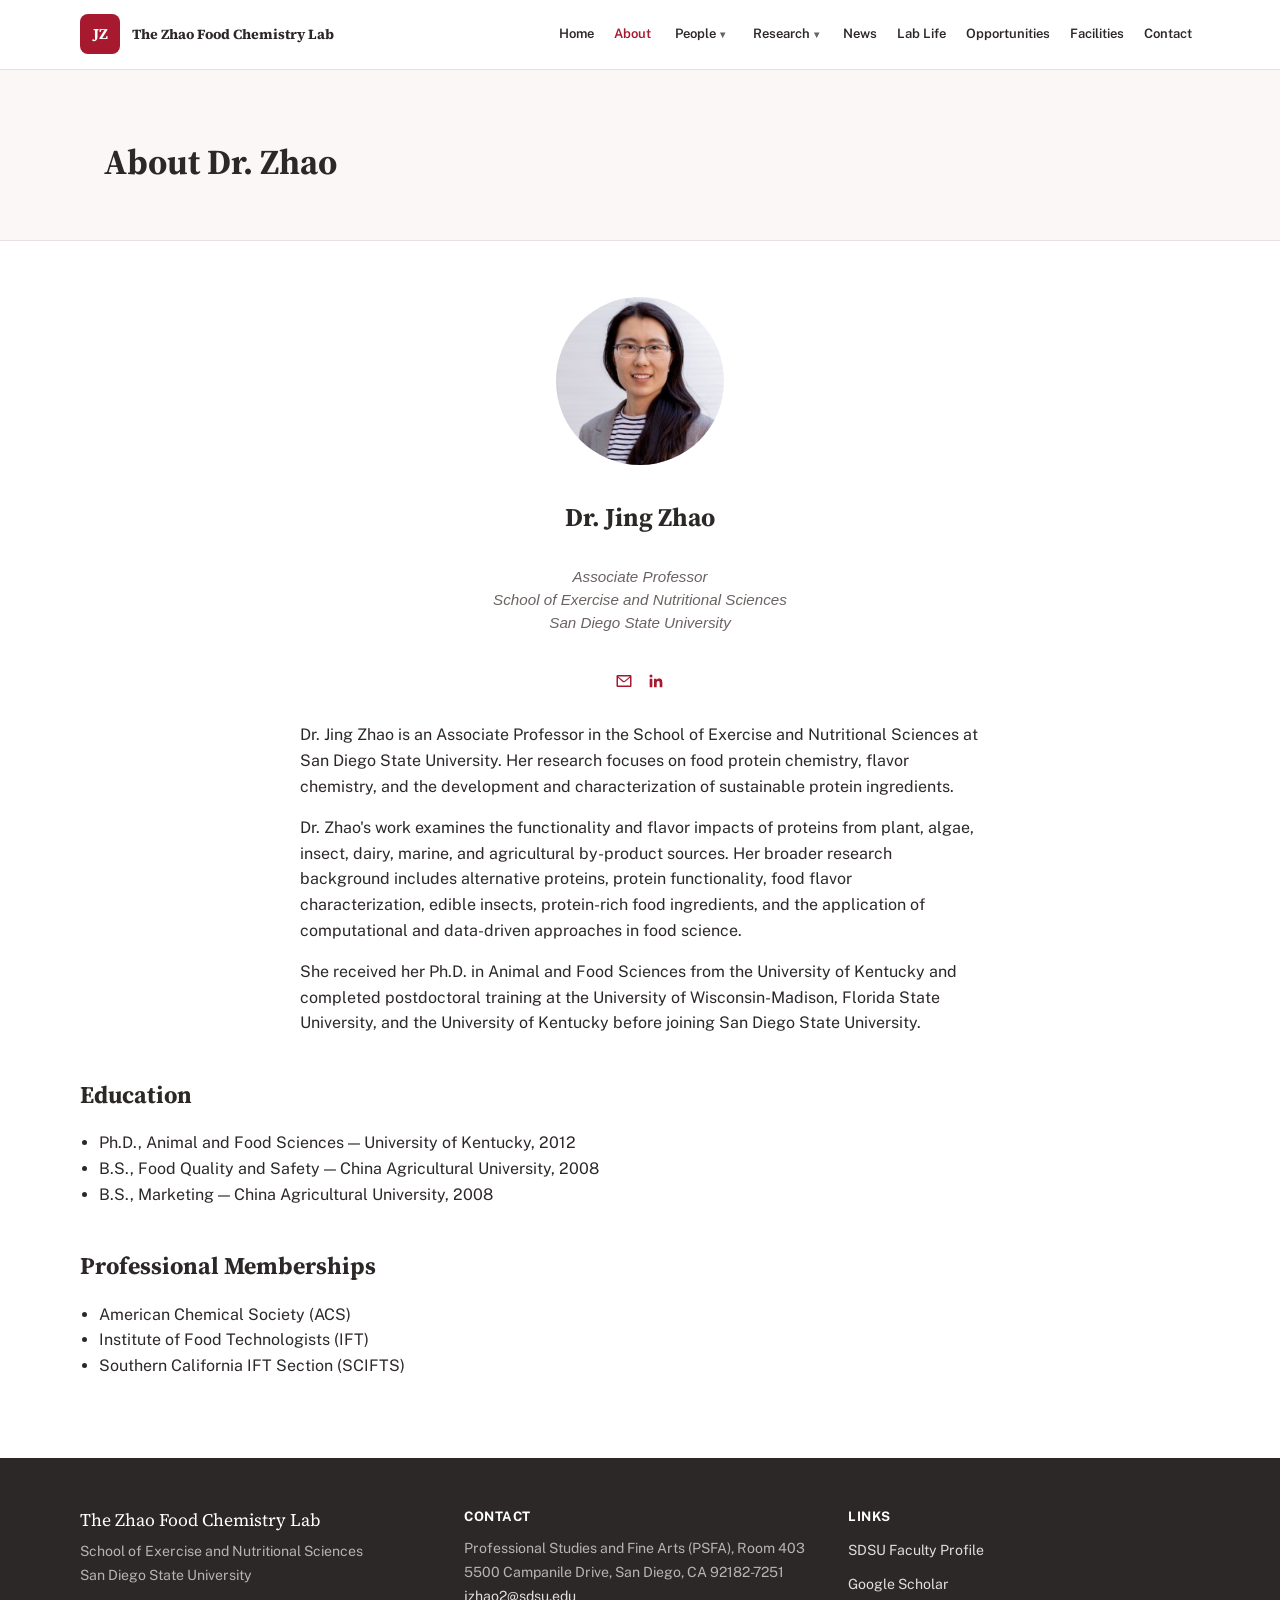
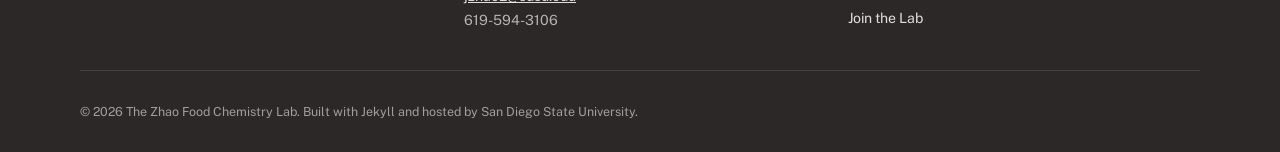
==== commit c6314051: "Deploy modern Zhao Lab redesign" ====
--- a/about/index.html
+++ b/about/index.html
@@ -4,7 +4,7 @@
   <meta charset="UTF-8">
   <meta name="viewport" content="width=device-width, initial-scale=1.0">
   <title>About Dr. Zhao | Zhao Lab</title>
-  <meta name="description" content="The Zhao Food Science Lab at San Diego State University studies the functionality and flavor of food proteins, including alternative and plant-based proteins, to support the next generation of sustainable food ingredients.">
+  <meta name="description" content="The Zhao Food Chemistry Lab at San Diego State University studies the functionality and flavor of food proteins, including alternative and plant-based proteins, to support the next generation of sustainable food ingredients.">
 
   <link rel="preconnect" href="https://fonts.googleapis.com">
   <link rel="preconnect" href="https://fonts.gstatic.com" crossorigin>
@@ -14,20 +14,20 @@
   <link rel="icon" href="data:image/svg+xml,%3Csvg xmlns='http://www.w3.org/2000/svg' viewBox='0 0 64 64'%3E%3Crect width='64' height='64' rx='12' fill='%23A6192E'/%3E%3Ctext x='32' y='42' font-size='28' font-family='Georgia,serif' fill='white' text-anchor='middle'%3EJZ%3C/text%3E%3C/svg%3E">
 
   <!-- Begin Jekyll SEO tag v2.8.0 -->
-<title>About Dr. Zhao | The Zhao Food Science Lab</title>
+<title>About Dr. Zhao | The Zhao Food Chemistry Lab</title>
 <meta name="generator" content="Jekyll v3.10.0" />
 <meta property="og:title" content="About Dr. Zhao" />
 <meta property="og:locale" content="en_US" />
-<meta name="description" content="The Zhao Food Science Lab at San Diego State University studies the functionality and flavor of food proteins, including alternative and plant-based proteins, to support the next generation of sustainable food ingredients." />
-<meta property="og:description" content="The Zhao Food Science Lab at San Diego State University studies the functionality and flavor of food proteins, including alternative and plant-based proteins, to support the next generation of sustainable food ingredients." />
-<link rel="canonical" href="https://jzhao.sdsu.edu/about/" />
-<meta property="og:url" content="https://jzhao.sdsu.edu/about/" />
-<meta property="og:site_name" content="The Zhao Food Science Lab" />
+<meta name="description" content="The Zhao Food Chemistry Lab at San Diego State University studies the functionality and flavor of food proteins, including alternative and plant-based proteins, to support the next generation of sustainable food ingredients." />
+<meta property="og:description" content="The Zhao Food Chemistry Lab at San Diego State University studies the functionality and flavor of food proteins, including alternative and plant-based proteins, to support the next generation of sustainable food ingredients." />
+<link rel="canonical" href="http://localhost:4000/about/" />
+<meta property="og:url" content="http://localhost:4000/about/" />
+<meta property="og:site_name" content="The Zhao Food Chemistry Lab" />
 <meta property="og:type" content="website" />
 <meta name="twitter:card" content="summary" />
 <meta property="twitter:title" content="About Dr. Zhao" />
 <script type="application/ld+json">
-{"@context":"https://schema.org","@type":"WebSite","description":"The Zhao Food Science Lab at San Diego State University studies the functionality and flavor of food proteins, including alternative and plant-based proteins, to support the next generation of sustainable food ingredients.","headline":"About Dr. Zhao","name":"The Zhao Food Science Lab","url":"https://jzhao.sdsu.edu/about/"}</script>
+{"@context":"https://schema.org","@type":"WebSite","description":"The Zhao Food Chemistry Lab at San Diego State University studies the functionality and flavor of food proteins, including alternative and plant-based proteins, to support the next generation of sustainable food ingredients.","headline":"About Dr. Zhao","name":"The Zhao Food Chemistry Lab","url":"http://localhost:4000/about/"}</script>
 <!-- End Jekyll SEO tag -->
 
 </head>
@@ -37,7 +37,7 @@
   <div class="container site-header__row">
     <a class="site-header__brand" href="/">
       <span class="site-header__mark" aria-hidden="true">JZ</span>
-      <span class="site-header__name-main">The Zhao Food Science Lab</span>
+      <span class="site-header__name-main">The Zhao Food Chemistry Lab</span>
     </a>
 
     <button class="nav-toggle" id="nav-toggle" aria-expanded="false" aria-controls="primary-nav">
@@ -151,6 +151,14 @@
                       
                         <a href="/research-areas/" class="site-nav__sublink">
                           Research Areas
+                        </a>
+                      
+                    </li>
+                  
+                    <li>
+                      
+                        <a href="/research-figures/" class="site-nav__sublink">
+                          Research Figures
                         </a>
                       
                     </li>
@@ -202,6 +210,14 @@
             <li class="site-nav__item">
               <a href="/news/" class="site-nav__link">
                 News
+              </a>
+            </li>
+          
+        
+          
+            <li class="site-nav__item">
+              <a href="/lab-life/" class="site-nav__link">
+                Lab Life
               </a>
             </li>
           
@@ -314,7 +330,7 @@
   <footer class="site-footer">
   <div class="container site-footer__grid">
     <div>
-      <p class="site-footer__title">The Zhao Food Science Lab</p>
+      <p class="site-footer__title">The Zhao Food Chemistry Lab</p>
       <p class="site-footer__muted">School of Exercise and Nutritional Sciences<br>San Diego State University</p>
     </div>
 
@@ -339,7 +355,7 @@
   </div>
 
   <div class="container site-footer__bottom">
-    <p>&copy; 2026 The Zhao Food Science Lab. Built with Jekyll, hosted on GitHub Pages.</p>
+    <p>&copy; 2026 The Zhao Food Chemistry Lab. Built with Jekyll and hosted by San Diego State University.</p>
   </div>
 </footer>
 
--- a/assets/css/main.css
+++ b/assets/css/main.css
@@ -1,5 +1,5 @@
 /* ───────────────────────────────────────────────────────────
-   THE ZHAO FOOD SCIENCE LAB — main stylesheet
+   THE ZHAO FOOD CHEMISTRY LAB — main stylesheet
    ───────────────────────────────────────────────────────────
    Design tokens live at the top. Change colors/fonts here and
    they propagate through the whole site.
@@ -18,6 +18,9 @@
   --color-teal: #00a39d;           /* SDSU secondary accent */
   --color-placeholder-bg: #fff3d6;
   --color-placeholder-text: #8a5a00;
+  --color-gold: #c99700;           /* soft academic gold accent */
+  --color-bg-warm: #fbf8f6;        /* warm off-white section bg */
+  --color-overlay: rgba(29, 22, 22, 0.55); /* dark overlay for hero/image cards */
 
   /* Type */
   --font-display: "Source Serif 4", Georgia, "Times New Roman", serif;
@@ -591,3 +594,163 @@
 .tile-grad--1 { background: linear-gradient(135deg, #00a39d, #007c78); }
 .tile-grad--2 { background: linear-gradient(135deg, #2d2828, #5a4f4f); }
 .tile-grad--3 { background: linear-gradient(135deg, #d41736, #8a5a00); }
+
+/* ── Research figures (data-driven, /research-figures/) ─── */
+.figure-list { margin-bottom: 8px; }
+.figure-item {
+  display: grid;
+  grid-template-columns: minmax(0, 1.05fr) minmax(0, 1fr);
+  gap: 28px;
+  align-items: center;
+  margin: 0 0 44px;
+}
+.figure-item__media {
+  margin: 0;
+  border: 1px solid var(--color-border);
+  border-radius: 10px;
+  overflow: hidden;
+  background: var(--color-surface);
+}
+.figure-item__media img { display: block; width: 100%; height: auto; }
+.figure-item__body { margin: 0; }
+.figure-item__title {
+  font-family: var(--font-display);
+  font-size: 1.2rem;
+  margin: 0 0 8px;
+}
+.figure-item__caption {
+  font-weight: 600;
+  color: var(--color-primary);
+  margin: 0 0 10px;
+  font-size: 0.95rem;
+}
+.figure-item__desc { margin: 0 0 10px; color: var(--color-text); }
+.figure-item__credit { margin: 0; font-size: 0.82rem; color: var(--color-muted); }
+
+/* Alternate image/text sides for a magazine-style rhythm */
+.figure-item:nth-child(even) .figure-item__media { order: 2; }
+
+@media (max-width: 760px) {
+  .figure-item { grid-template-columns: 1fr; gap: 16px; }
+  /* On phones always show image first, then text */
+  .figure-item:nth-child(even) .figure-item__media { order: 0; }
+}
+
+/* ═══════════════════════════════════════════════════════════
+   MODERN COMPONENTS (hero, section heads, cards, features,
+   gallery). Added in the image-rich redesign. Light overall;
+   dark overlays are used only on the hero and image cards.
+   ═══════════════════════════════════════════════════════════ */
+
+/* ── Hero ────────────────────────────────────────────────── */
+.hero {
+  position: relative;
+  min-height: 460px;
+  display: flex;
+  align-items: center;
+  overflow: hidden;
+}
+.hero__bg {
+  position: absolute; inset: 0;
+  width: 100%; height: 100%;
+  object-fit: cover;
+  z-index: 0;
+}
+.hero__overlay {
+  position: absolute; inset: 0;
+  background: linear-gradient(90deg, rgba(29,22,22,0.72) 0%, rgba(29,22,22,0.45) 55%, rgba(29,22,22,0.30) 100%);
+  z-index: 1;
+}
+.hero__inner { position: relative; z-index: 2; color: #fff; padding: 72px 0; max-width: 760px; }
+.hero__eyebrow {
+  text-transform: uppercase; letter-spacing: 0.08em; font-size: 0.8rem;
+  font-weight: 700; color: #ffd9df; margin: 0 0 12px;
+}
+.hero__title { font-family: var(--font-display); font-size: clamp(2rem, 4.5vw, 3.2rem); line-height: 1.08; margin: 0 0 16px; color: #fff; }
+.hero__subtitle { font-size: clamp(1.02rem, 1.6vw, 1.25rem); line-height: 1.5; color: rgba(255,255,255,0.92); margin: 0 0 26px; max-width: 640px; }
+.hero__actions { display: flex; flex-wrap: wrap; gap: 12px; }
+
+/* ── Section headers + warm band ─────────────────────────── */
+.section--warm { background: var(--color-bg-warm); border-top: 1px solid var(--color-border); border-bottom: 1px solid var(--color-border); }
+.section-head { margin-bottom: 28px; }
+.section-head__title { font-family: var(--font-display); font-size: 1.9rem; margin: 4px 0 0; }
+
+/* ── Pills / badges ──────────────────────────────────────── */
+.pill {
+  display: inline-block; font-size: 0.72rem; font-weight: 700;
+  letter-spacing: 0.03em; text-transform: uppercase;
+  padding: 4px 10px; border-radius: 999px;
+  background: var(--color-surface); color: var(--color-primary);
+  border: 1px solid var(--color-border);
+}
+.pill--onmedia {
+  position: absolute; top: 12px; left: 12px;
+  background: rgba(29,22,22,0.72); color: #fff; border: none;
+}
+
+/* ── Highlight cards (homepage research) ─────────────────── */
+.highlight-card {
+  display: block; text-decoration: none; color: inherit;
+  background: #fff; border: 1px solid var(--color-border);
+  border-radius: var(--radius); overflow: hidden;
+  box-shadow: var(--shadow-sm); transition: transform 0.15s ease, box-shadow 0.15s ease;
+}
+.highlight-card:hover { transform: translateY(-3px); box-shadow: var(--shadow-md); }
+.highlight-card__media { aspect-ratio: 16 / 10; overflow: hidden; background: var(--color-surface); }
+.highlight-card__media img { width: 100%; height: 100%; object-fit: cover; }
+.highlight-card__body { padding: 18px 20px; }
+.highlight-card__title { font-family: var(--font-display); font-size: 1.2rem; margin: 0 0 6px; }
+.highlight-card__desc { font-size: 0.92rem; color: var(--color-muted); margin: 0; }
+
+/* ── Facility cards ──────────────────────────────────────── */
+.facility-card {
+  background: #fff; border: 1px solid var(--color-border);
+  border-radius: var(--radius); overflow: hidden;
+  box-shadow: var(--shadow-sm); display: flex; flex-direction: column;
+  transition: transform 0.15s ease, box-shadow 0.15s ease;
+}
+.facility-card:hover { transform: translateY(-3px); box-shadow: var(--shadow-md); }
+.facility-card__media { position: relative; aspect-ratio: 4 / 3; overflow: hidden; background: var(--color-surface); }
+.facility-card__media img { width: 100%; height: 100%; object-fit: cover; }
+.facility-card__body { padding: 16px 18px; }
+.facility-card__name { font-family: var(--font-display); font-size: 1.05rem; margin: 0 0 4px; }
+.facility-card__meta { font-size: 0.78rem; color: var(--color-primary); font-weight: 600; margin: 0 0 8px; }
+.facility-card__purpose { font-size: 0.9rem; color: var(--color-text); margin: 0 0 6px; font-weight: 600; }
+.facility-card__desc { font-size: 0.87rem; color: var(--color-muted); margin: 0; }
+
+/* ── Gallery cards ───────────────────────────────────────── */
+.gallery-card { margin: 0; background: #fff; border: 1px solid var(--color-border); border-radius: var(--radius); overflow: hidden; box-shadow: var(--shadow-sm); }
+.gallery-card__media { position: relative; aspect-ratio: 4 / 3; overflow: hidden; background: var(--color-surface); }
+.gallery-card__media img { width: 100%; height: 100%; object-fit: cover; }
+.gallery-card__body { padding: 14px 16px; }
+.gallery-card__title { font-family: var(--font-display); font-weight: 700; font-size: 1rem; margin: 0 0 4px; }
+.gallery-card__date { color: var(--color-muted); font-weight: 400; font-size: 0.85rem; }
+.gallery-card__caption { font-size: 0.88rem; color: var(--color-muted); margin: 0; }
+
+/* ── Research feature blocks (alternating) ───────────────── */
+.feature-list { margin-top: 8px; }
+.feature {
+  display: grid; grid-template-columns: minmax(0, 1fr) minmax(0, 1fr);
+  gap: 34px; align-items: center; margin: 0 0 56px;
+}
+.feature__media { border: 1px solid var(--color-border); border-radius: var(--radius); overflow: hidden; background: var(--color-surface); }
+.feature__media img { display: block; width: 100%; aspect-ratio: 16 / 11; object-fit: cover; }
+.feature__title { font-family: var(--font-display); font-size: 1.6rem; margin: 0 0 10px; }
+.feature__summary { font-size: 1.05rem; font-weight: 600; color: var(--color-text); margin: 0 0 10px; }
+.feature__desc { color: var(--color-muted); margin: 0 0 14px; }
+.feature__tags { list-style: none; padding: 0; margin: 0 0 14px; display: flex; flex-wrap: wrap; gap: 8px; }
+.feature__tags li { font-size: 0.78rem; font-weight: 600; color: var(--color-primary); background: var(--color-surface); border: 1px solid var(--color-border); border-radius: 999px; padding: 4px 12px; }
+.feature:nth-child(even) .feature__media { order: 2; }
+
+/* ── Figure meta (research figures) ──────────────────────── */
+.figure-item__meta { font-size: 0.85rem; color: var(--color-muted); margin: 0 0 8px; }
+
+/* ── Responsive table wrapper ────────────────────────────── */
+.table-wrap { overflow-x: auto; }
+
+@media (max-width: 760px) {
+  .feature { grid-template-columns: 1fr; gap: 18px; }
+  .feature:nth-child(even) .feature__media { order: 0; }
+  .hero { min-height: 380px; }
+  .hero__overlay { background: linear-gradient(180deg, rgba(29,22,22,0.55), rgba(29,22,22,0.68)); }
+}
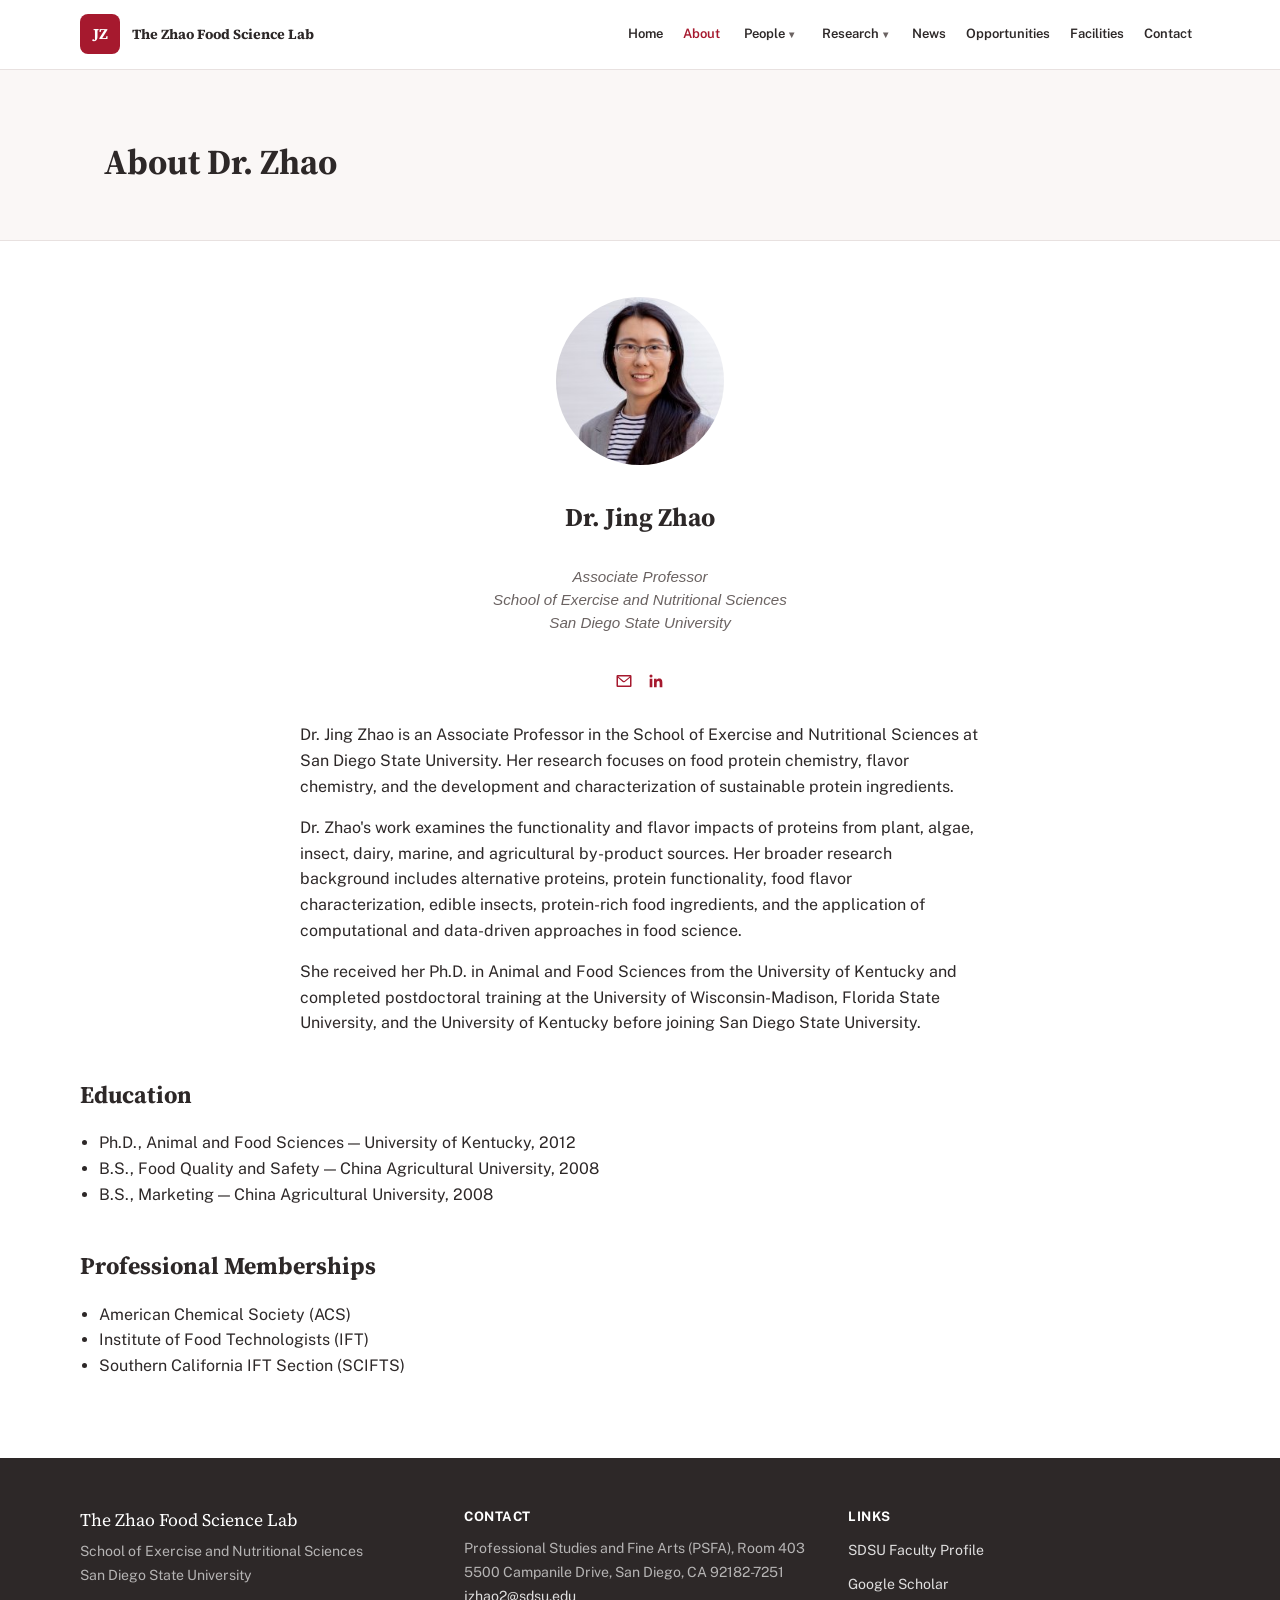
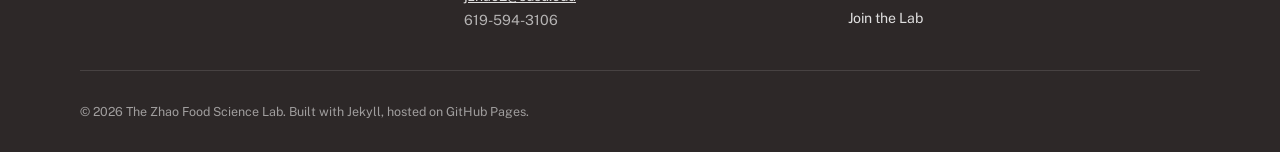
==== commit eb286619: "Revert "Deploy modern Zhao Lab redesign" This reverts commit c63140514ab94cd3a70a459e4ab91e0a1a896d3" ====
--- a/about/index.html
+++ b/about/index.html
@@ -4,7 +4,7 @@
   <meta charset="UTF-8">
   <meta name="viewport" content="width=device-width, initial-scale=1.0">
   <title>About Dr. Zhao | Zhao Lab</title>
-  <meta name="description" content="The Zhao Food Chemistry Lab at San Diego State University studies the functionality and flavor of food proteins, including alternative and plant-based proteins, to support the next generation of sustainable food ingredients.">
+  <meta name="description" content="The Zhao Food Science Lab at San Diego State University studies the functionality and flavor of food proteins, including alternative and plant-based proteins, to support the next generation of sustainable food ingredients.">
 
   <link rel="preconnect" href="https://fonts.googleapis.com">
   <link rel="preconnect" href="https://fonts.gstatic.com" crossorigin>
@@ -14,20 +14,20 @@
   <link rel="icon" href="data:image/svg+xml,%3Csvg xmlns='http://www.w3.org/2000/svg' viewBox='0 0 64 64'%3E%3Crect width='64' height='64' rx='12' fill='%23A6192E'/%3E%3Ctext x='32' y='42' font-size='28' font-family='Georgia,serif' fill='white' text-anchor='middle'%3EJZ%3C/text%3E%3C/svg%3E">
 
   <!-- Begin Jekyll SEO tag v2.8.0 -->
-<title>About Dr. Zhao | The Zhao Food Chemistry Lab</title>
+<title>About Dr. Zhao | The Zhao Food Science Lab</title>
 <meta name="generator" content="Jekyll v3.10.0" />
 <meta property="og:title" content="About Dr. Zhao" />
 <meta property="og:locale" content="en_US" />
-<meta name="description" content="The Zhao Food Chemistry Lab at San Diego State University studies the functionality and flavor of food proteins, including alternative and plant-based proteins, to support the next generation of sustainable food ingredients." />
-<meta property="og:description" content="The Zhao Food Chemistry Lab at San Diego State University studies the functionality and flavor of food proteins, including alternative and plant-based proteins, to support the next generation of sustainable food ingredients." />
-<link rel="canonical" href="http://localhost:4000/about/" />
-<meta property="og:url" content="http://localhost:4000/about/" />
-<meta property="og:site_name" content="The Zhao Food Chemistry Lab" />
+<meta name="description" content="The Zhao Food Science Lab at San Diego State University studies the functionality and flavor of food proteins, including alternative and plant-based proteins, to support the next generation of sustainable food ingredients." />
+<meta property="og:description" content="The Zhao Food Science Lab at San Diego State University studies the functionality and flavor of food proteins, including alternative and plant-based proteins, to support the next generation of sustainable food ingredients." />
+<link rel="canonical" href="https://jzhao.sdsu.edu/about/" />
+<meta property="og:url" content="https://jzhao.sdsu.edu/about/" />
+<meta property="og:site_name" content="The Zhao Food Science Lab" />
 <meta property="og:type" content="website" />
 <meta name="twitter:card" content="summary" />
 <meta property="twitter:title" content="About Dr. Zhao" />
 <script type="application/ld+json">
-{"@context":"https://schema.org","@type":"WebSite","description":"The Zhao Food Chemistry Lab at San Diego State University studies the functionality and flavor of food proteins, including alternative and plant-based proteins, to support the next generation of sustainable food ingredients.","headline":"About Dr. Zhao","name":"The Zhao Food Chemistry Lab","url":"http://localhost:4000/about/"}</script>
+{"@context":"https://schema.org","@type":"WebSite","description":"The Zhao Food Science Lab at San Diego State University studies the functionality and flavor of food proteins, including alternative and plant-based proteins, to support the next generation of sustainable food ingredients.","headline":"About Dr. Zhao","name":"The Zhao Food Science Lab","url":"https://jzhao.sdsu.edu/about/"}</script>
 <!-- End Jekyll SEO tag -->
 
 </head>
@@ -37,7 +37,7 @@
   <div class="container site-header__row">
     <a class="site-header__brand" href="/">
       <span class="site-header__mark" aria-hidden="true">JZ</span>
-      <span class="site-header__name-main">The Zhao Food Chemistry Lab</span>
+      <span class="site-header__name-main">The Zhao Food Science Lab</span>
     </a>
 
     <button class="nav-toggle" id="nav-toggle" aria-expanded="false" aria-controls="primary-nav">
@@ -151,14 +151,6 @@
                       
                         <a href="/research-areas/" class="site-nav__sublink">
                           Research Areas
-                        </a>
-                      
-                    </li>
-                  
-                    <li>
-                      
-                        <a href="/research-figures/" class="site-nav__sublink">
-                          Research Figures
                         </a>
                       
                     </li>
@@ -210,14 +202,6 @@
             <li class="site-nav__item">
               <a href="/news/" class="site-nav__link">
                 News
-              </a>
-            </li>
-          
-        
-          
-            <li class="site-nav__item">
-              <a href="/lab-life/" class="site-nav__link">
-                Lab Life
               </a>
             </li>
           
@@ -330,7 +314,7 @@
   <footer class="site-footer">
   <div class="container site-footer__grid">
     <div>
-      <p class="site-footer__title">The Zhao Food Chemistry Lab</p>
+      <p class="site-footer__title">The Zhao Food Science Lab</p>
       <p class="site-footer__muted">School of Exercise and Nutritional Sciences<br>San Diego State University</p>
     </div>
 
@@ -355,7 +339,7 @@
   </div>
 
   <div class="container site-footer__bottom">
-    <p>&copy; 2026 The Zhao Food Chemistry Lab. Built with Jekyll and hosted by San Diego State University.</p>
+    <p>&copy; 2026 The Zhao Food Science Lab. Built with Jekyll, hosted on GitHub Pages.</p>
   </div>
 </footer>
 
--- a/assets/css/main.css
+++ b/assets/css/main.css
@@ -1,5 +1,5 @@
 /* ───────────────────────────────────────────────────────────
-   THE ZHAO FOOD CHEMISTRY LAB — main stylesheet
+   THE ZHAO FOOD SCIENCE LAB — main stylesheet
    ───────────────────────────────────────────────────────────
    Design tokens live at the top. Change colors/fonts here and
    they propagate through the whole site.
@@ -18,9 +18,6 @@
   --color-teal: #00a39d;           /* SDSU secondary accent */
   --color-placeholder-bg: #fff3d6;
   --color-placeholder-text: #8a5a00;
-  --color-gold: #c99700;           /* soft academic gold accent */
-  --color-bg-warm: #fbf8f6;        /* warm off-white section bg */
-  --color-overlay: rgba(29, 22, 22, 0.55); /* dark overlay for hero/image cards */
 
   /* Type */
   --font-display: "Source Serif 4", Georgia, "Times New Roman", serif;
@@ -594,163 +591,3 @@
 .tile-grad--1 { background: linear-gradient(135deg, #00a39d, #007c78); }
 .tile-grad--2 { background: linear-gradient(135deg, #2d2828, #5a4f4f); }
 .tile-grad--3 { background: linear-gradient(135deg, #d41736, #8a5a00); }
-
-/* ── Research figures (data-driven, /research-figures/) ─── */
-.figure-list { margin-bottom: 8px; }
-.figure-item {
-  display: grid;
-  grid-template-columns: minmax(0, 1.05fr) minmax(0, 1fr);
-  gap: 28px;
-  align-items: center;
-  margin: 0 0 44px;
-}
-.figure-item__media {
-  margin: 0;
-  border: 1px solid var(--color-border);
-  border-radius: 10px;
-  overflow: hidden;
-  background: var(--color-surface);
-}
-.figure-item__media img { display: block; width: 100%; height: auto; }
-.figure-item__body { margin: 0; }
-.figure-item__title {
-  font-family: var(--font-display);
-  font-size: 1.2rem;
-  margin: 0 0 8px;
-}
-.figure-item__caption {
-  font-weight: 600;
-  color: var(--color-primary);
-  margin: 0 0 10px;
-  font-size: 0.95rem;
-}
-.figure-item__desc { margin: 0 0 10px; color: var(--color-text); }
-.figure-item__credit { margin: 0; font-size: 0.82rem; color: var(--color-muted); }
-
-/* Alternate image/text sides for a magazine-style rhythm */
-.figure-item:nth-child(even) .figure-item__media { order: 2; }
-
-@media (max-width: 760px) {
-  .figure-item { grid-template-columns: 1fr; gap: 16px; }
-  /* On phones always show image first, then text */
-  .figure-item:nth-child(even) .figure-item__media { order: 0; }
-}
-
-/* ═══════════════════════════════════════════════════════════
-   MODERN COMPONENTS (hero, section heads, cards, features,
-   gallery). Added in the image-rich redesign. Light overall;
-   dark overlays are used only on the hero and image cards.
-   ═══════════════════════════════════════════════════════════ */
-
-/* ── Hero ────────────────────────────────────────────────── */
-.hero {
-  position: relative;
-  min-height: 460px;
-  display: flex;
-  align-items: center;
-  overflow: hidden;
-}
-.hero__bg {
-  position: absolute; inset: 0;
-  width: 100%; height: 100%;
-  object-fit: cover;
-  z-index: 0;
-}
-.hero__overlay {
-  position: absolute; inset: 0;
-  background: linear-gradient(90deg, rgba(29,22,22,0.72) 0%, rgba(29,22,22,0.45) 55%, rgba(29,22,22,0.30) 100%);
-  z-index: 1;
-}
-.hero__inner { position: relative; z-index: 2; color: #fff; padding: 72px 0; max-width: 760px; }
-.hero__eyebrow {
-  text-transform: uppercase; letter-spacing: 0.08em; font-size: 0.8rem;
-  font-weight: 700; color: #ffd9df; margin: 0 0 12px;
-}
-.hero__title { font-family: var(--font-display); font-size: clamp(2rem, 4.5vw, 3.2rem); line-height: 1.08; margin: 0 0 16px; color: #fff; }
-.hero__subtitle { font-size: clamp(1.02rem, 1.6vw, 1.25rem); line-height: 1.5; color: rgba(255,255,255,0.92); margin: 0 0 26px; max-width: 640px; }
-.hero__actions { display: flex; flex-wrap: wrap; gap: 12px; }
-
-/* ── Section headers + warm band ─────────────────────────── */
-.section--warm { background: var(--color-bg-warm); border-top: 1px solid var(--color-border); border-bottom: 1px solid var(--color-border); }
-.section-head { margin-bottom: 28px; }
-.section-head__title { font-family: var(--font-display); font-size: 1.9rem; margin: 4px 0 0; }
-
-/* ── Pills / badges ──────────────────────────────────────── */
-.pill {
-  display: inline-block; font-size: 0.72rem; font-weight: 700;
-  letter-spacing: 0.03em; text-transform: uppercase;
-  padding: 4px 10px; border-radius: 999px;
-  background: var(--color-surface); color: var(--color-primary);
-  border: 1px solid var(--color-border);
-}
-.pill--onmedia {
-  position: absolute; top: 12px; left: 12px;
-  background: rgba(29,22,22,0.72); color: #fff; border: none;
-}
-
-/* ── Highlight cards (homepage research) ─────────────────── */
-.highlight-card {
-  display: block; text-decoration: none; color: inherit;
-  background: #fff; border: 1px solid var(--color-border);
-  border-radius: var(--radius); overflow: hidden;
-  box-shadow: var(--shadow-sm); transition: transform 0.15s ease, box-shadow 0.15s ease;
-}
-.highlight-card:hover { transform: translateY(-3px); box-shadow: var(--shadow-md); }
-.highlight-card__media { aspect-ratio: 16 / 10; overflow: hidden; background: var(--color-surface); }
-.highlight-card__media img { width: 100%; height: 100%; object-fit: cover; }
-.highlight-card__body { padding: 18px 20px; }
-.highlight-card__title { font-family: var(--font-display); font-size: 1.2rem; margin: 0 0 6px; }
-.highlight-card__desc { font-size: 0.92rem; color: var(--color-muted); margin: 0; }
-
-/* ── Facility cards ──────────────────────────────────────── */
-.facility-card {
-  background: #fff; border: 1px solid var(--color-border);
-  border-radius: var(--radius); overflow: hidden;
-  box-shadow: var(--shadow-sm); display: flex; flex-direction: column;
-  transition: transform 0.15s ease, box-shadow 0.15s ease;
-}
-.facility-card:hover { transform: translateY(-3px); box-shadow: var(--shadow-md); }
-.facility-card__media { position: relative; aspect-ratio: 4 / 3; overflow: hidden; background: var(--color-surface); }
-.facility-card__media img { width: 100%; height: 100%; object-fit: cover; }
-.facility-card__body { padding: 16px 18px; }
-.facility-card__name { font-family: var(--font-display); font-size: 1.05rem; margin: 0 0 4px; }
-.facility-card__meta { font-size: 0.78rem; color: var(--color-primary); font-weight: 600; margin: 0 0 8px; }
-.facility-card__purpose { font-size: 0.9rem; color: var(--color-text); margin: 0 0 6px; font-weight: 600; }
-.facility-card__desc { font-size: 0.87rem; color: var(--color-muted); margin: 0; }
-
-/* ── Gallery cards ───────────────────────────────────────── */
-.gallery-card { margin: 0; background: #fff; border: 1px solid var(--color-border); border-radius: var(--radius); overflow: hidden; box-shadow: var(--shadow-sm); }
-.gallery-card__media { position: relative; aspect-ratio: 4 / 3; overflow: hidden; background: var(--color-surface); }
-.gallery-card__media img { width: 100%; height: 100%; object-fit: cover; }
-.gallery-card__body { padding: 14px 16px; }
-.gallery-card__title { font-family: var(--font-display); font-weight: 700; font-size: 1rem; margin: 0 0 4px; }
-.gallery-card__date { color: var(--color-muted); font-weight: 400; font-size: 0.85rem; }
-.gallery-card__caption { font-size: 0.88rem; color: var(--color-muted); margin: 0; }
-
-/* ── Research feature blocks (alternating) ───────────────── */
-.feature-list { margin-top: 8px; }
-.feature {
-  display: grid; grid-template-columns: minmax(0, 1fr) minmax(0, 1fr);
-  gap: 34px; align-items: center; margin: 0 0 56px;
-}
-.feature__media { border: 1px solid var(--color-border); border-radius: var(--radius); overflow: hidden; background: var(--color-surface); }
-.feature__media img { display: block; width: 100%; aspect-ratio: 16 / 11; object-fit: cover; }
-.feature__title { font-family: var(--font-display); font-size: 1.6rem; margin: 0 0 10px; }
-.feature__summary { font-size: 1.05rem; font-weight: 600; color: var(--color-text); margin: 0 0 10px; }
-.feature__desc { color: var(--color-muted); margin: 0 0 14px; }
-.feature__tags { list-style: none; padding: 0; margin: 0 0 14px; display: flex; flex-wrap: wrap; gap: 8px; }
-.feature__tags li { font-size: 0.78rem; font-weight: 600; color: var(--color-primary); background: var(--color-surface); border: 1px solid var(--color-border); border-radius: 999px; padding: 4px 12px; }
-.feature:nth-child(even) .feature__media { order: 2; }
-
-/* ── Figure meta (research figures) ──────────────────────── */
-.figure-item__meta { font-size: 0.85rem; color: var(--color-muted); margin: 0 0 8px; }
-
-/* ── Responsive table wrapper ────────────────────────────── */
-.table-wrap { overflow-x: auto; }
-
-@media (max-width: 760px) {
-  .feature { grid-template-columns: 1fr; gap: 18px; }
-  .feature:nth-child(even) .feature__media { order: 0; }
-  .hero { min-height: 380px; }
-  .hero__overlay { background: linear-gradient(180deg, rgba(29,22,22,0.55), rgba(29,22,22,0.68)); }
-}
